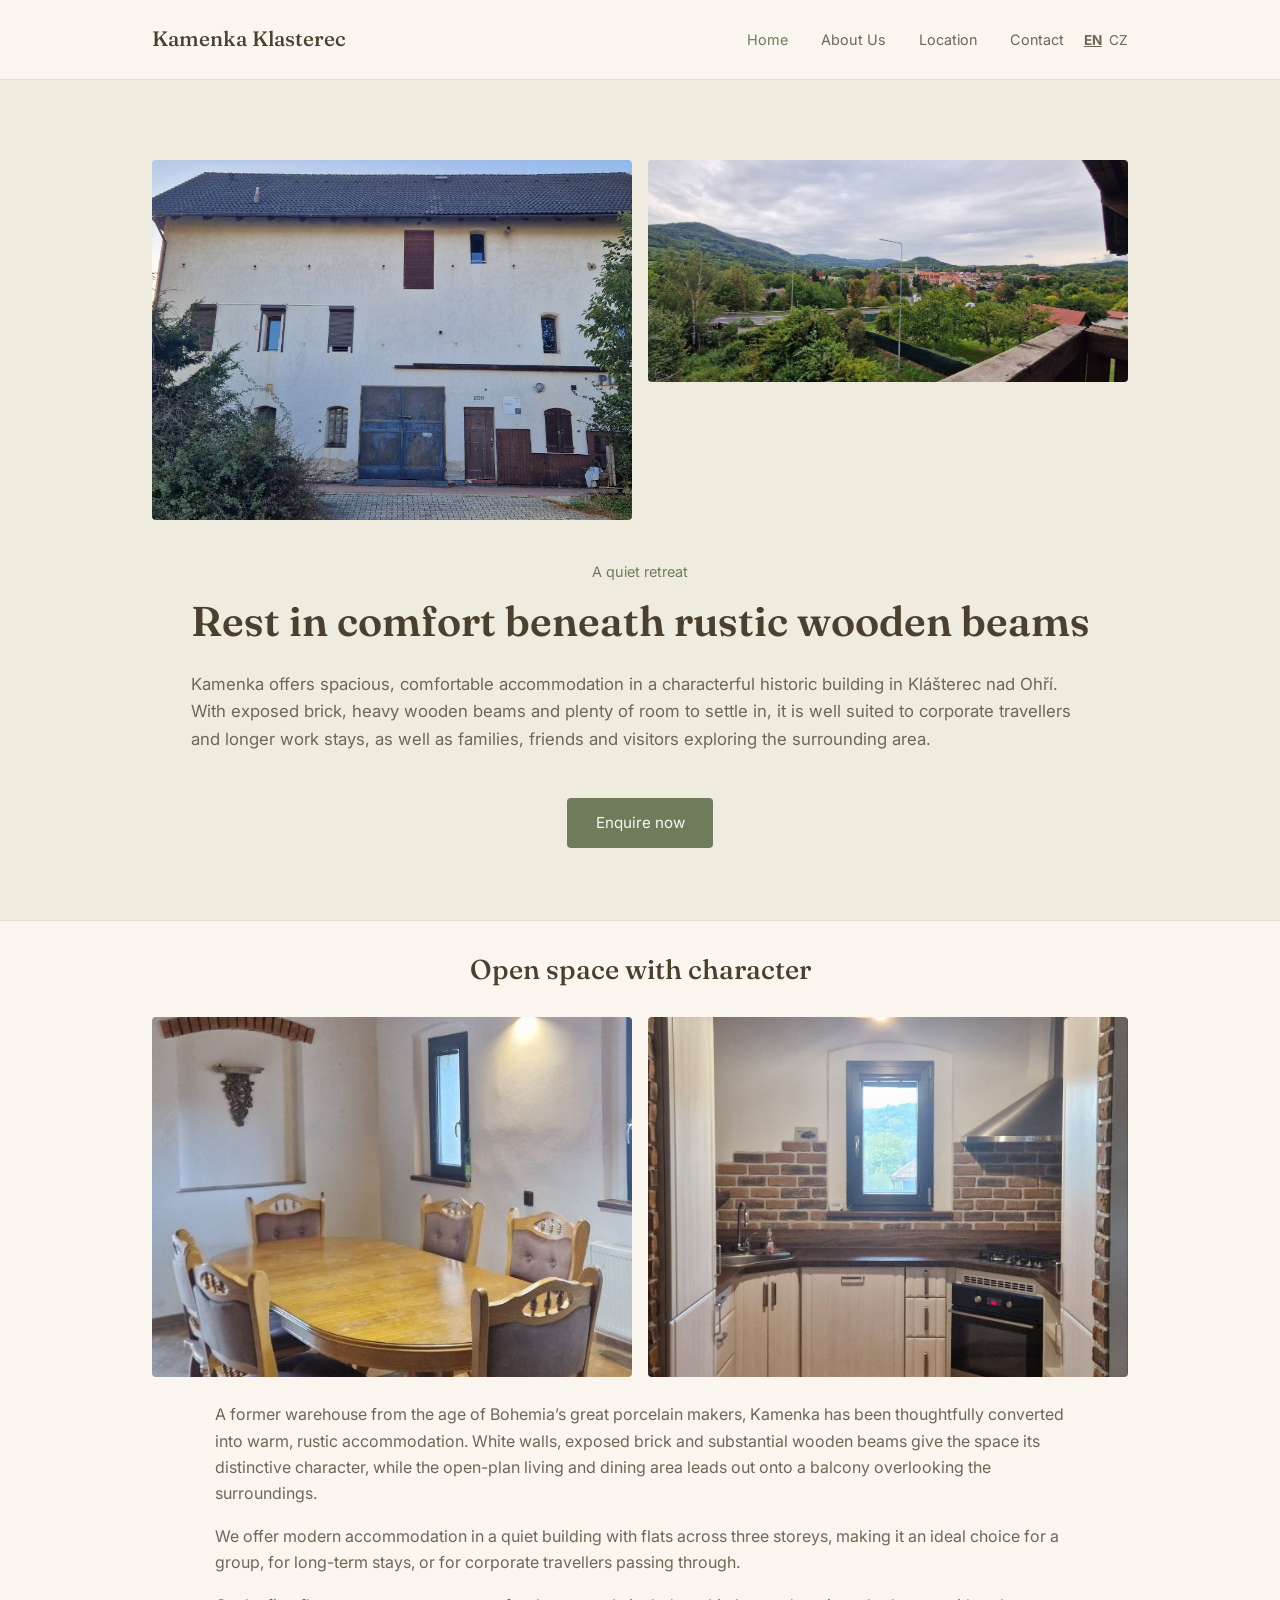
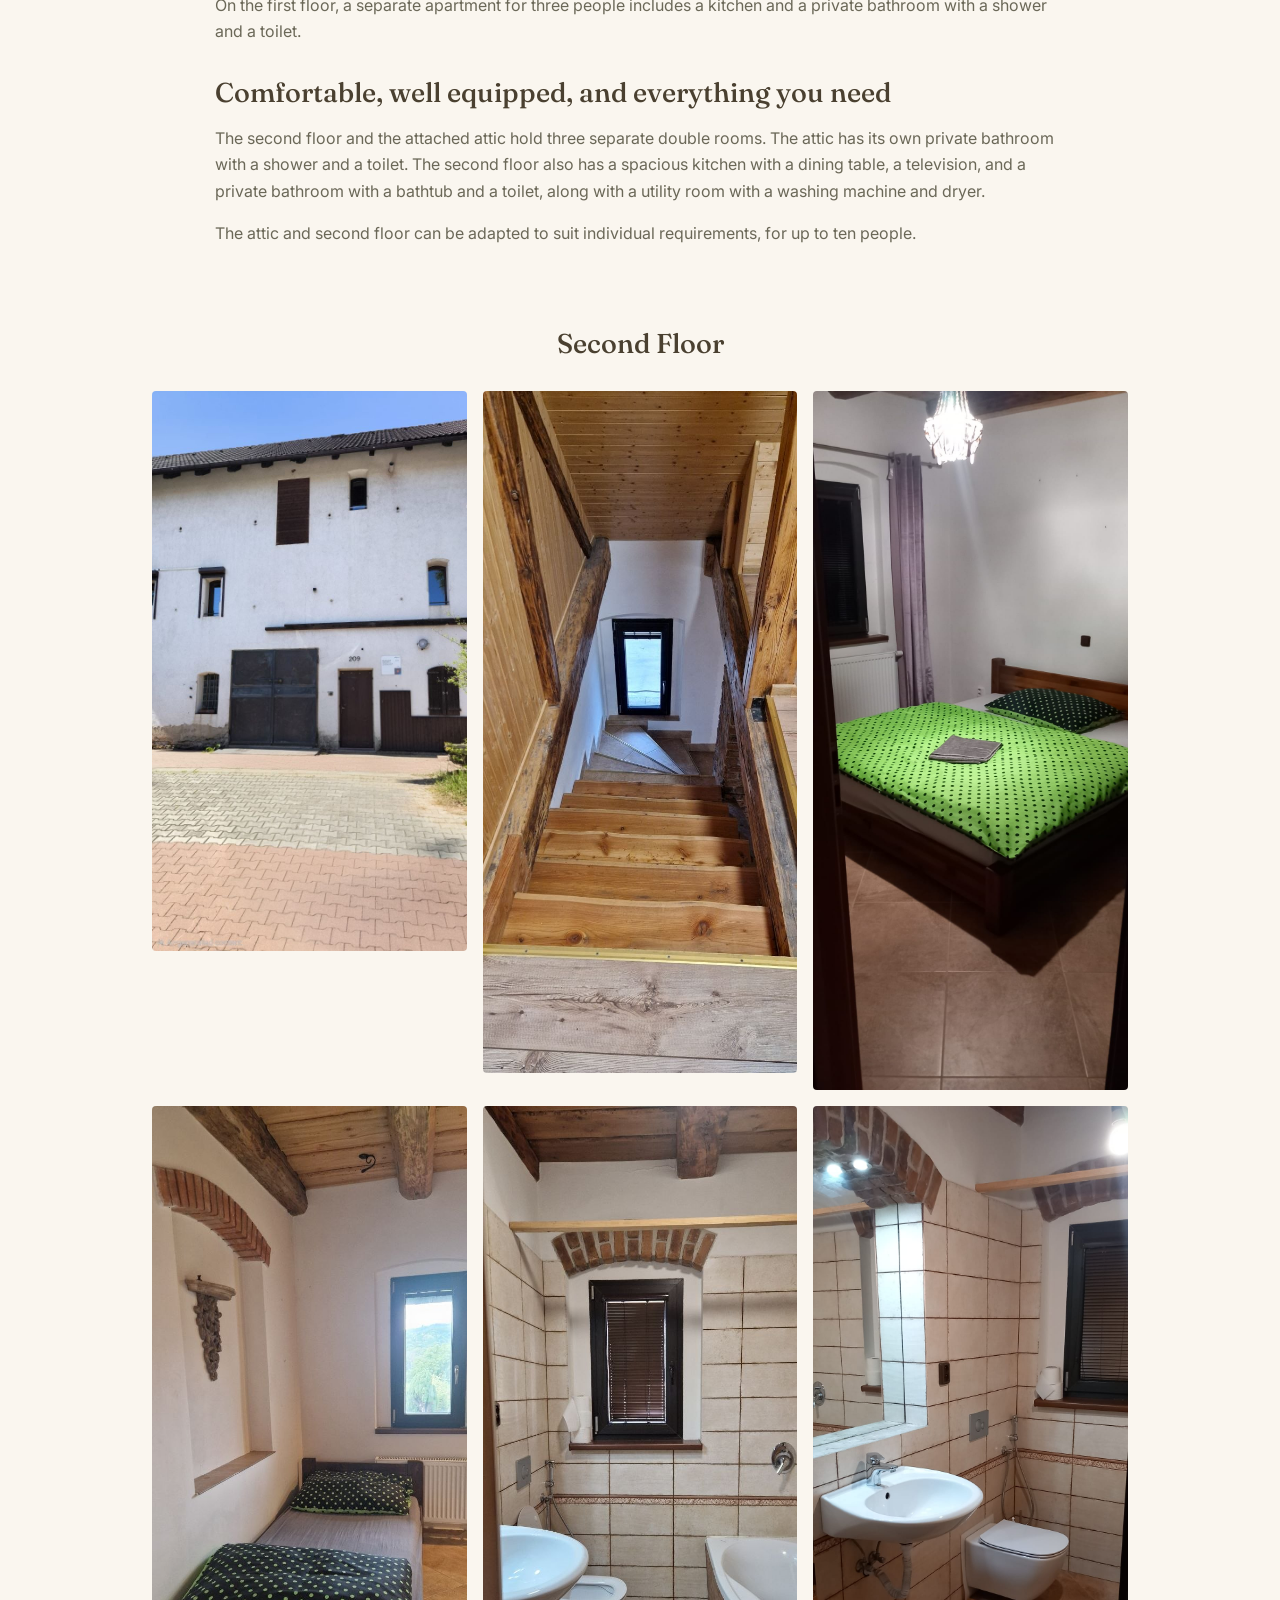
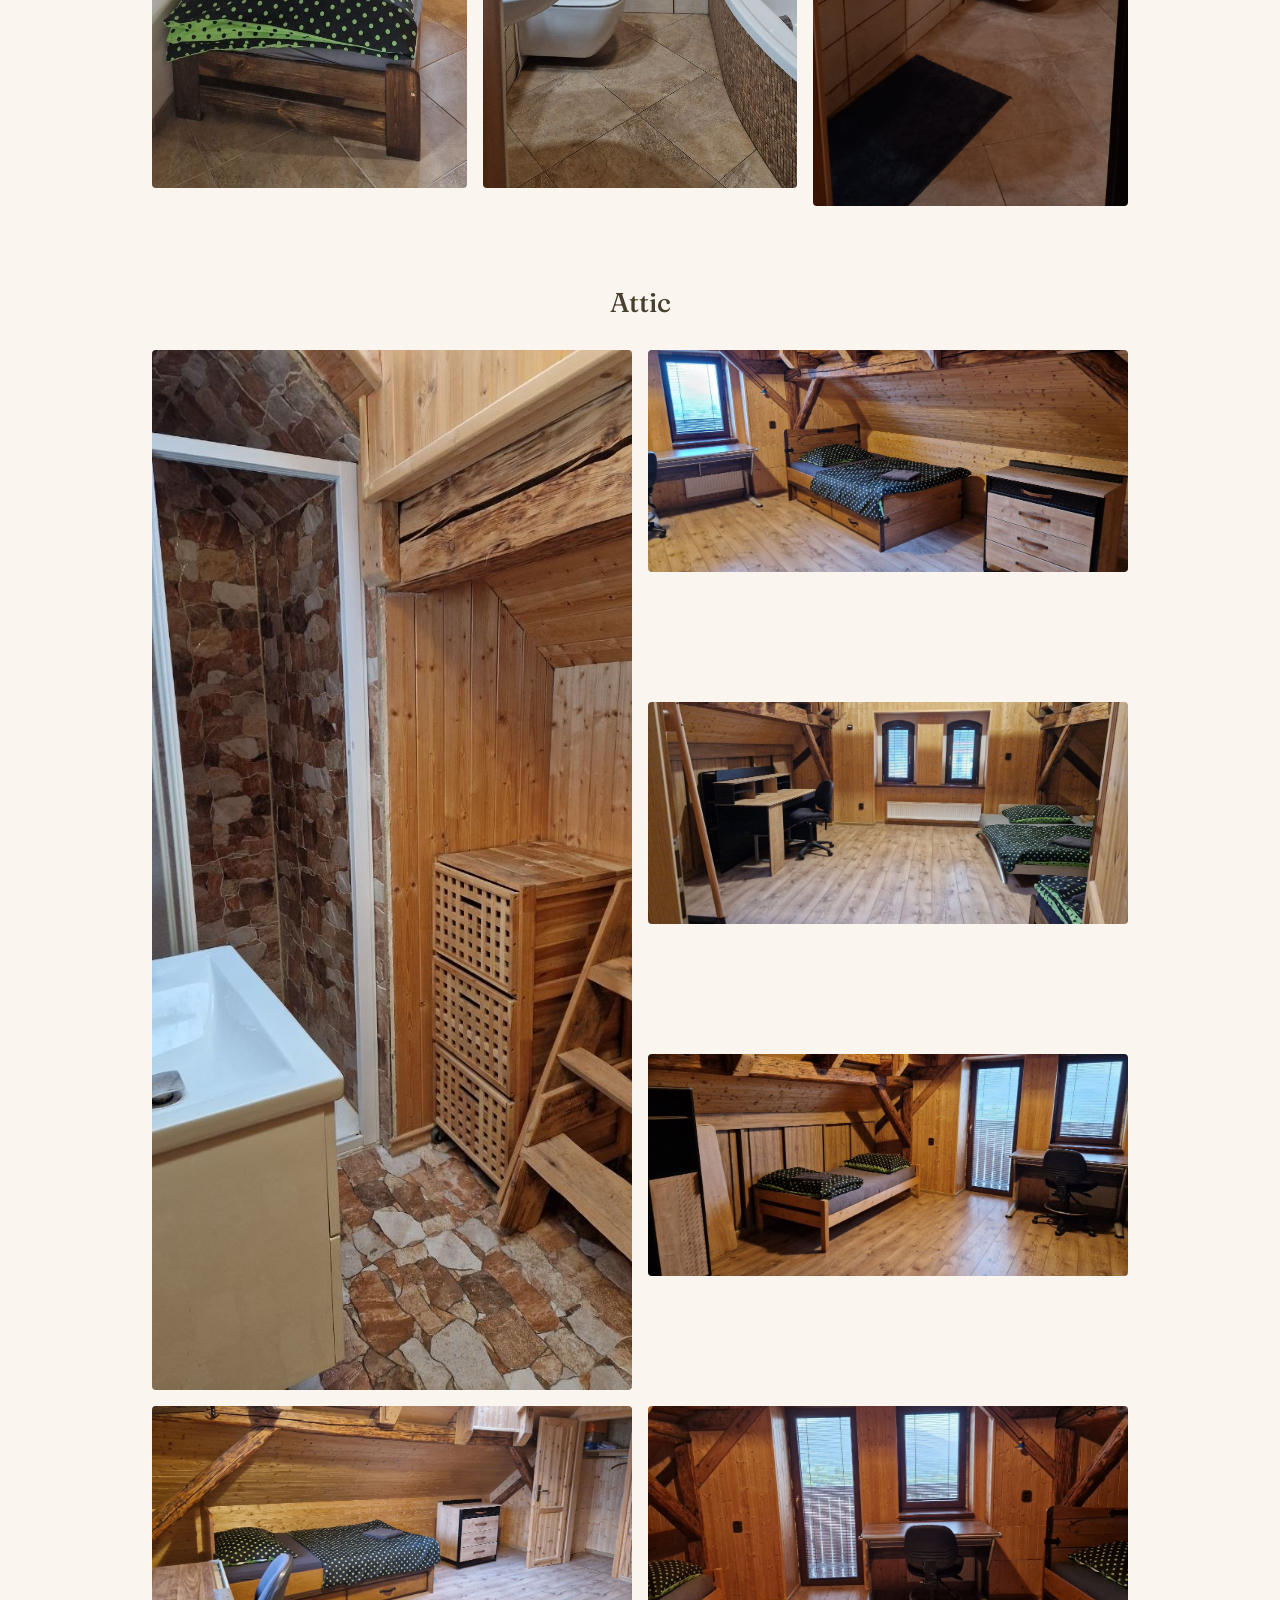
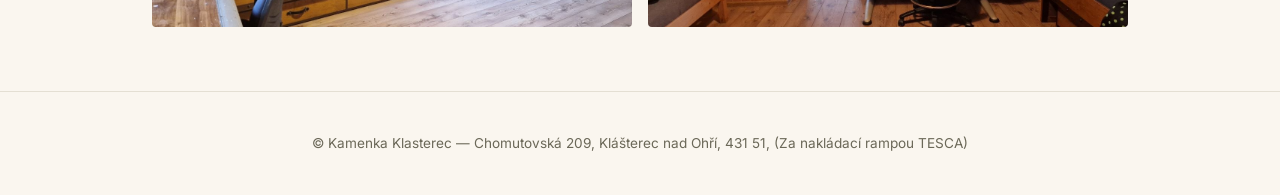
==== index.html @ 7c474145 "Add files via upload" ====
<!DOCTYPE html>
<html lang="en">
<head>
<meta charset="UTF-8">
<meta name="viewport" content="width=device-width, initial-scale=1.0">
<title>Kamenka Klasterec | A quiet retreat</title>
<link rel="stylesheet" href="style.css">
<style>
  .home-room-photos { display:grid; grid-template-columns:repeat(2,minmax(0,1fr)); gap:1rem; align-items:start; margin:0 0 1.5rem; }
  .home-room-photos img { width:100%; aspect-ratio:4 / 3; height:auto; object-fit:cover; border-radius:4px; display:block; }
  .second-floor-photos { display:grid; grid-template-columns:repeat(3,minmax(0,1fr)); gap:1rem; align-items:start; }
  .second-floor-photos img { width:100%; height:auto; border-radius:4px; display:block; }
  @media (max-width:600px) { .home-room-photos { grid-template-columns:1fr; } .second-floor-photos { grid-template-columns:repeat(2,minmax(0,1fr)); } }
</style>
</head>
<body data-page="home">
<header class="site">
  <div class="wrap">
    <span class="logo">Kamenka Klasterec</span>
    <nav class="main">
      <a href="index.html" class="active" data-i18n="navHome">Home</a>
      <a href="about.html" data-i18n="navAbout">About Us</a>
      <a href="location.html" data-i18n="navLocation">Location</a>
      <a href="contact.html" data-i18n="navContact">Contact</a>
    </nav>
  </div>
</header>
<section class="hero">
  <div class="wrap">
    <div style="display:grid !important; grid-template-columns:repeat(2, minmax(0, 1fr)) !important; gap:1rem; align-items:start; margin-bottom:2.5rem;">
      <img class="lightbox-trigger" src="photos/Entrance to the building.jpg" alt="Entrance to the building" data-alt-en="Entrance to the building" data-alt-cz="Vstup do budovy" style="width:100%; height:auto; aspect-ratio:4 / 3; object-fit:cover; border-radius:4px; display:block;">
      <img class="lightbox-trigger" src="photos/balcony-view.jpg" alt="View from the balcony" data-alt-en="View from the balcony" data-alt-cz="Výhled z balkonu" style="width:100%; height:auto; border-radius:4px; display:block;">
    </div>
    <p class="eyebrow" data-i18n="homeEyebrow">A quiet retreat</p>
    <h1 data-i18n="homeTitle">Rest in comfort beneath rustic wooden beams</h1>
    <div style="width:100%; margin:1.5rem 0 0; text-align:left;">
      <p class="lead" style="width:92%; max-width:1050px; margin:0 auto 1rem; text-align:left;" data-i18n="homeLead">Kamenka offers spacious, comfortable accommodation in a characterful historic building in Klášterec nad Ohří. With exposed brick, heavy wooden beams and plenty of room to settle in, it is well suited to corporate travellers and longer work stays, as well as families, friends and visitors exploring the surrounding area.</p>
    </div>
    <a href="contact.html" class="btn" data-i18n="enquire">Enquire now</a>
  </div>
</section>
<section style="padding:2rem 0 3rem;">
  <div class="wrap">
    <h2 style="text-align:center; margin:0 0 2rem;" data-i18n="homeCharacterTitle">Open space with character</h2>
    <div class="home-room-photos">
      <img class="lightbox-trigger" src="photos/dining-room.jpg" alt="Dining room with exposed beams" data-alt-en="Dining room with exposed beams" data-alt-cz="Jídelna s odhalenými trámy">
      <img class="lightbox-trigger" src="photos/kitchen.jpg" alt="Kitchen with brick backsplash" data-alt-en="Kitchen with brick backsplash" data-alt-cz="Kuchyň s cihlovým obkladem">
    </div>
    <div class="text" style="max-width:85ch; margin:0 auto;">
      <p style="margin-bottom:1rem;" data-i18n="homeCharacterText">A former warehouse from the age of Bohemia’s great porcelain makers, Kamenka has been thoughtfully converted into warm, rustic accommodation. White walls, exposed brick and substantial wooden beams give the space its distinctive character, while the open-plan living and dining area leads out onto a balcony overlooking the surroundings.</p>
      <p style="margin-bottom:1rem;" data-i18n="homeComfort1">We offer modern accommodation in a quiet building with flats across three storeys, making it an ideal choice for a group, for long-term stays, or for corporate travellers passing through.</p>
      <p style="margin-bottom:1rem;" data-i18n="homeComfort2">On the first floor, a separate apartment for three people includes a kitchen and a private bathroom with a shower and a toilet.</p>
      <h2 style="margin:2rem 0 1rem;" data-i18n="homeComfortTitle">Comfortable, well equipped, and everything you need</h2>
      <p style="margin-bottom:1rem;" data-i18n="homeComfort3">The second floor and the attached attic hold three separate double rooms. The attic has its own private bathroom with a shower and a toilet. The second floor also has a spacious kitchen with a dining table, a television, and a private bathroom with a bathtub and a toilet, along with a utility room with a washing machine and dryer.</p>
      <p style="margin-bottom:1rem;" data-i18n="homeComfort4">The attic and second floor can be adapted to suit individual requirements, for up to ten people.</p>
    </div>
  </div>
</section>
<section style="padding:1rem 0 4rem;">
  <div class="wrap">
    <h2 style="text-align:center; margin-bottom:2rem;" data-i18n="secondFloorTitle" data-alt-en="Second Floor" data-alt-cz="Druhé patro">Second Floor</h2>
    <div class="second-floor-photos">
      <img class="lightbox-trigger" src="photos/Main%20entrance.jpg" alt="Main entrance to the property" data-alt-en="Main entrance to the property" data-alt-cz="Hlavní vchod do ubytování">
      <img class="lightbox-trigger" src="photos/2nd fl staircase.jpg" alt="Second-floor staircase" data-alt-en="Second-floor staircase" data-alt-cz="Schodiště ve druhém patře">
      <img class="lightbox-trigger" src="photos/master-bedroom.jpg" alt="Master bedroom" data-alt-en="Master bedroom" data-alt-cz="Hlavní ložnice">
      <img class="lightbox-trigger" src="photos/single-bed.jpg" alt="Second bedroom" data-alt-en="Second bedroom" data-alt-cz="Druhá ložnice">
      <img class="lightbox-trigger" src="photos/bathroom.jpg" alt="Bathroom" data-alt-en="Bathroom" data-alt-cz="Koupelna">
      <img class="lightbox-trigger" src="photos/vanity.jpg" alt="Bathroom vanity" data-alt-en="Bathroom vanity" data-alt-cz="Koupelnová skříňka s umyvadlem">
    </div>
  </div>
</section>
<section style="padding:1rem 0 4rem;">
  <div class="wrap">
    <h2 style="text-align:center; margin-bottom:2rem;" data-i18n="atticTitle" data-alt-en="Attic" data-alt-cz="Podkroví">Attic</h2>
    <div style="display:grid !important; grid-template-columns:repeat(2, minmax(0, 1fr)) !important; gap:1rem; align-items:start;">
      <img class="lightbox-trigger" src="photos/Attic shower.jpg" alt="Attic shower" data-alt-en="Attic shower" data-alt-cz="Sprcha v podkroví" style="width:100%; height:auto; border-radius:4px; display:block; grid-row:span 3;">
      <img class="lightbox-trigger" src="photos/Attic 1st rm- 2nd single bed view of window.jpg" alt="Attic room with single bed and window view" data-alt-en="Attic room with single bed and window view" data-alt-cz="Podkrovní pokoj s jednolůžkem a výhledem z okna" style="width:100%; height:auto; border-radius:4px; display:block;">
      <img class="lightbox-trigger" src="photos/Attic 2nd room with 1 master-1 double beds and a desk.jpg" alt="Attic room with beds and desk" data-alt-en="Attic room with beds and desk" data-alt-cz="Podkrovní pokoj s postelemi a psacím stolem" style="width:100%; height:auto; border-radius:4px; display:block;">
      <img class="lightbox-trigger" src="photos/Attic-1st rm- 1st single bed_balcony side.jpg" alt="Attic room with single bed and balcony side" data-alt-en="Attic room with single bed and balcony side" data-alt-cz="Podkrovní pokoj s jednolůžkem a stranou k balkonu" style="width:100%; height:auto; border-radius:4px; display:block;">
      <img class="lightbox-trigger" src="photos/Attic-1st rm- 2nd single bed-closet and balcony side.jpg" alt="Attic room with single bed, closet and balcony side" data-alt-en="Attic room with single bed, closet and balcony side" data-alt-cz="Podkrovní pokoj s jednolůžkem, skříní a stranou k balkonu" style="width:100%; height:auto; border-radius:4px; display:block;">
      <img class="lightbox-trigger" src="photos/Attic-1st rm- balcony door and desk.jpg" alt="Attic room with balcony door and desk" data-alt-en="Attic room with balcony door and desk" data-alt-cz="Podkrovní pokoj s balkonovými dveřmi a stolem" style="width:100%; height:auto; border-radius:4px; display:block; grid-column:2;">
    </div>
  </div>
</section>
<footer class="site">
  <div class="wrap">
    &copy; Kamenka Klasterec — Chomutovská 209, Klášterec nad Ohří, 431 51, (Za nakládací rampou TESCA)
  </div>
</footer>
<script src="language.js"></script>
<script src="language-headings.js"></script>
<div class="lightbox-overlay" id="lightbox">
  <button class="lightbox-close" id="lightbox-close">&times;</button>
  <img src="" alt="" id="lightbox-img">
</div>
<script>
(function(){
  var overlay = document.getElementById('lightbox');
  var img = document.getElementById('lightbox-img');
  var close = document.getElementById('lightbox-close');
  document.querySelectorAll('img.lightbox-trigger').forEach(function(el){
    el.addEventListener('click', function(){
      img.src = el.src;
      img.alt = el.alt;
      overlay.classList.add('active');
    });
  });
  close.addEventListener('click', function(e){ e.stopPropagation(); overlay.classList.remove('active'); });
  overlay.addEventListener('click', function(){ overlay.classList.remove('active'); });
  img.addEventListener('click', function(e){ e.stopPropagation(); });
  document.addEventListener('keydown', function(e){ if(e.key === 'Escape') overlay.classList.remove('active'); });
})();
</script>
</body>
</html>
---- style.css ----
@import url('https://fonts.googleapis.com/css2?family=Fraunces:opsz,wght@9..144,400;9..144,500;9..144,600&family=Inter:wght@400;500&display=swap');

:root {
  --cream: #FAF6EF;
  --cream-deep: #F0EBDF;
  --sage: #8A9A78;
  --sage-deep: #6E7C5C;
  --heading: #4A4030;
  --body: #6B6858;
  --border: #E4DFD3;
}

* { box-sizing: border-box; margin: 0; padding: 0; }

body {
  font-family: 'Inter', sans-serif;
  background: var(--cream);
  color: var(--body);
  line-height: 1.65;
  -webkit-font-smoothing: antialiased;
}

h1, h2, h3 {
  font-family: 'Fraunces', serif;
  color: var(--heading);
  font-weight: 500;
  line-height: 1.2;
}

h1 { font-size: 2.6rem; font-weight: 600; }
h2 { font-size: 1.7rem; }
h3 { font-size: 1.2rem; }

a { color: var(--sage-deep); text-decoration: none; }
a:hover { text-decoration: underline; }

p { margin-bottom: 1rem; }
p:last-child { margin-bottom: 0; }

.wrap { max-width: 1040px; margin: 0 auto; padding: 0 2rem; }

header.site {
  background: var(--cream);
  border-bottom: 1px solid var(--border);
  padding: 1.4rem 0;
}
header.site .wrap { display: flex; align-items: center; justify-content: space-between; }
.logo { font-family: 'Fraunces', serif; font-size: 1.3rem; color: var(--heading); font-weight: 500; }
nav.main a {
  margin-left: 1.8rem;
  font-size: 0.9rem;
  color: var(--body);
}
nav.main a:hover, nav.main a.active { color: var(--sage-deep); }

.hero {
  background: var(--cream-deep);
  padding: 5rem 0 4.5rem;
  text-align: center;
  border-bottom: 1px solid var(--border);
}
.hero .eyebrow { color: var(--sage-deep); font-size: 0.9rem; margin-bottom: 0.8rem; }
.hero p.lead { max-width: 480px; margin: 1.1rem auto 0; font-size: 1.05rem; }
.btn {
  display: inline-block;
  margin-top: 1.8rem;
  background: var(--sage-deep);
  color: var(--cream);
  padding: 0.75rem 1.8rem;
  border-radius: 4px;
  font-size: 0.95rem;
}
.btn:hover { background: var(--sage); text-decoration: none; }

.photo-placeholder {
  background: repeating-linear-gradient(45deg, var(--border), var(--border) 10px, var(--cream-deep) 10px, var(--cream-deep) 20px);
  border: 1px solid var(--border);
  border-radius: 4px;
  display: flex;
  align-items: center;
  justify-content: center;
  color: var(--body);
  font-size: 0.85rem;
  min-height: 260px;
}

section.split {
  padding: 4rem 0;
  display: grid;
  grid-template-columns: 1fr 1fr;
  gap: 3rem;
  align-items: center;
}
section.split.reverse .text { order: 2; }
section.split.reverse .photo-placeholder { order: 1; }

.placeholder-text {
  font-style: italic;
  color: var(--sage-deep);
  background: var(--cream-deep);
  border-left: 3px solid var(--sage);
  padding: 1rem 1.2rem;
  font-size: 0.9rem;
  margin: 1rem 0;
}

footer.site {
  border-top: 1px solid var(--border);
  padding: 2.5rem 0;
  text-align: center;
  font-size: 0.85rem;
  color: var(--body);
}

@media (max-width: 680px) {
  h1 { font-size: 2rem; }
  section.split, section.split.reverse { grid-template-columns: 1fr; }
  section.split.reverse .text, section.split.reverse .photo-placeholder { order: unset; }
  nav.main { display: flex; gap: 1rem; margin-left: 0; }
  nav.main a { margin-left: 0; }
  header.site .wrap { flex-direction: column; gap: 1rem; }
}

/* Lightbox */
.lightbox-overlay {
  display: none;
  position: fixed;
  inset: 0;
  background: rgba(0,0,0,0.85);
  z-index: 2000;
  align-items: center;
  justify-content: center;
  padding: 2rem;
  cursor: pointer;
}
.lightbox-overlay.active { display: flex; }
.lightbox-overlay img {
  max-width: 90vw;
  max-height: 90vh;
  border-radius: 4px;
  object-fit: contain;
  cursor: default;
  box-shadow: 0 8px 40px rgba(0,0,0,0.5);
}
.lightbox-close {
  position: fixed;
  top: 1.2rem;
  right: 1.5rem;
  color: #fff;
  font-size: 2rem;
  cursor: pointer;
  line-height: 1;
  background: none;
  border: none;
  opacity: 0.8;
}
.lightbox-close:hover { opacity: 1; }
img.lightbox-trigger { cursor: zoom-in; }
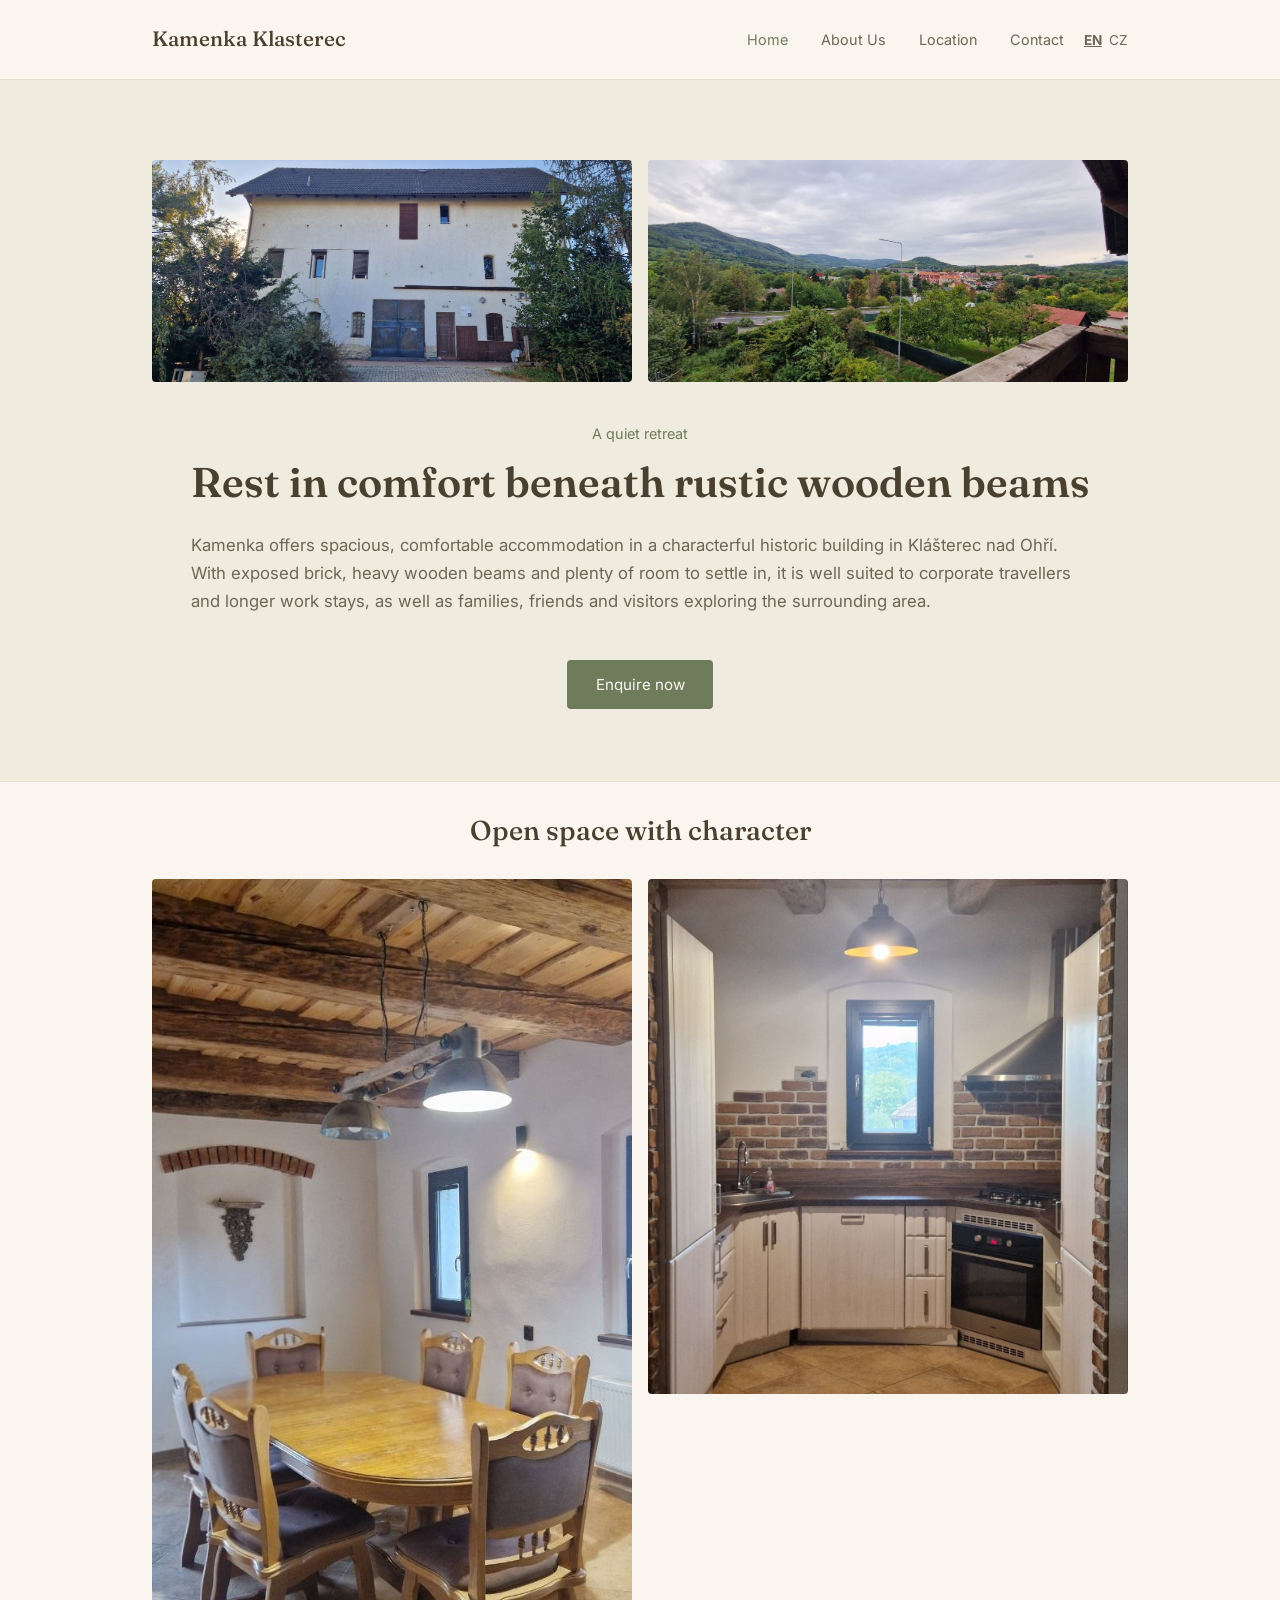
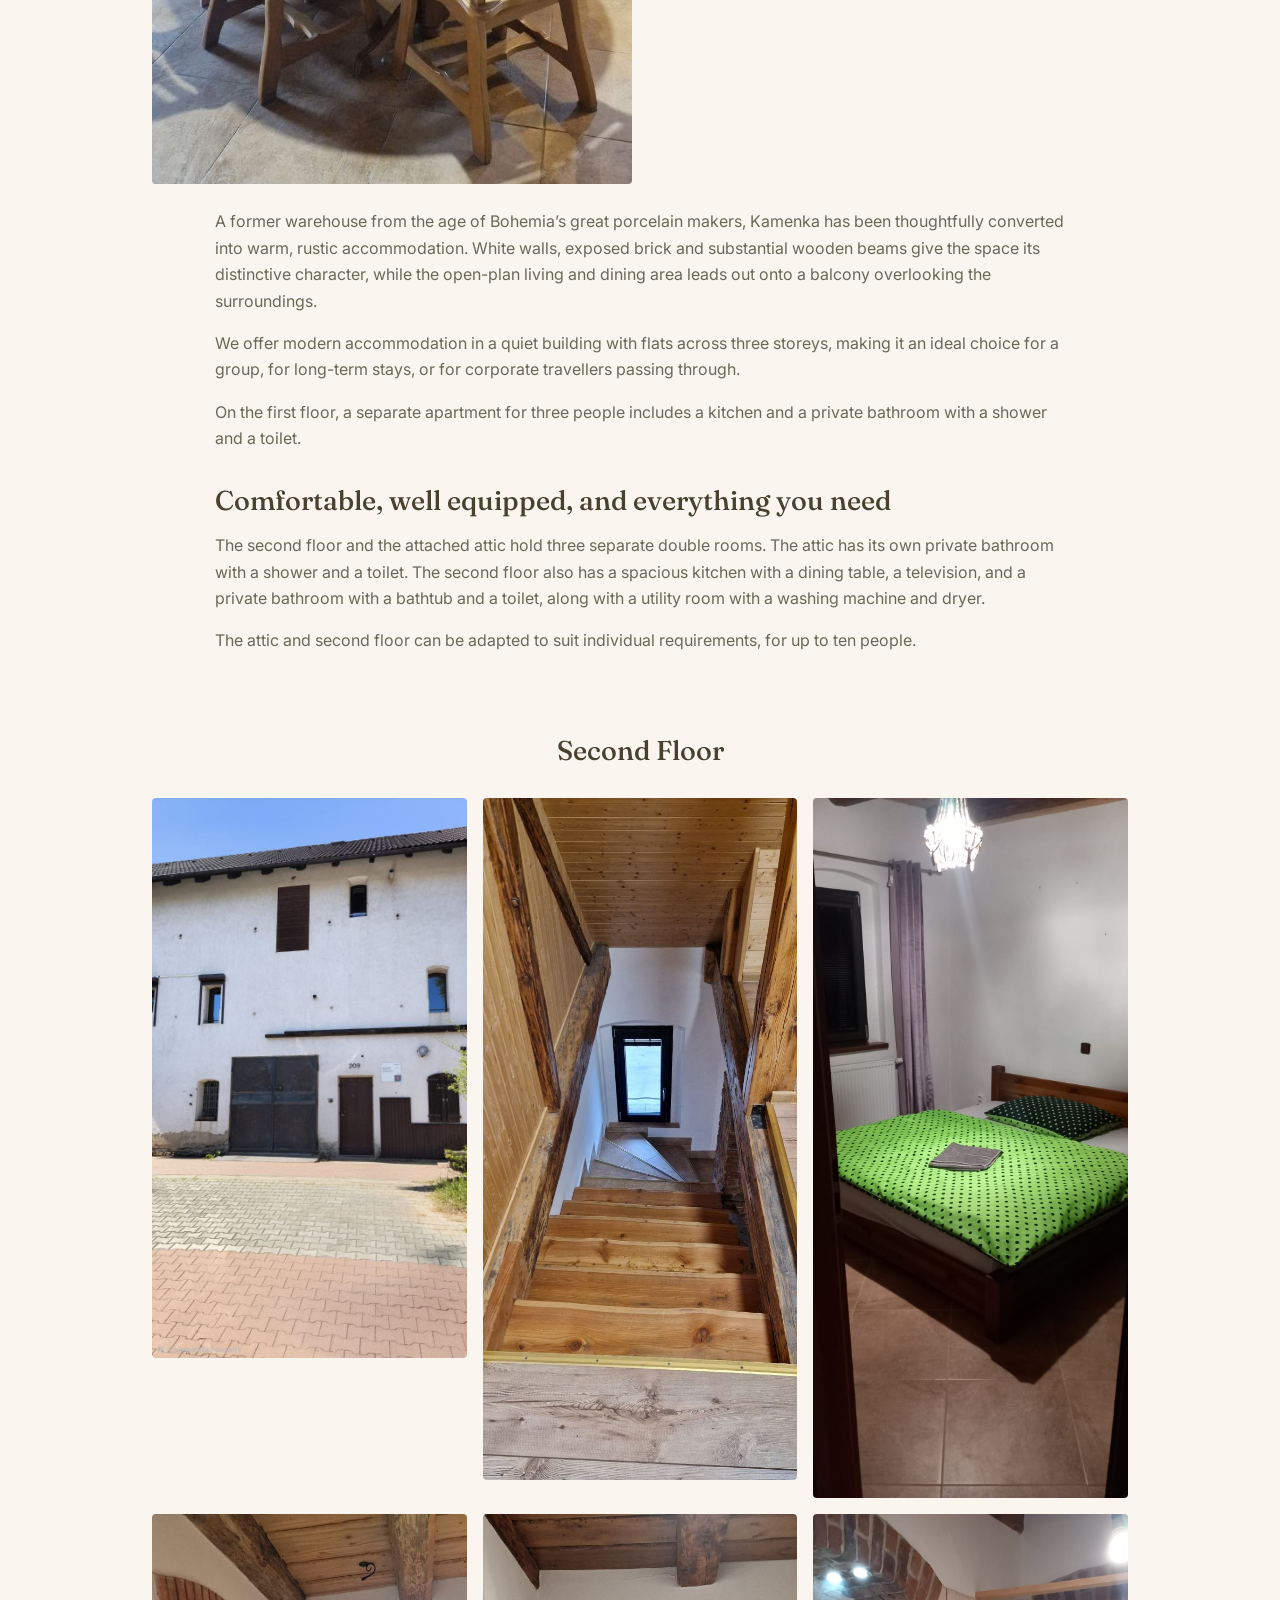
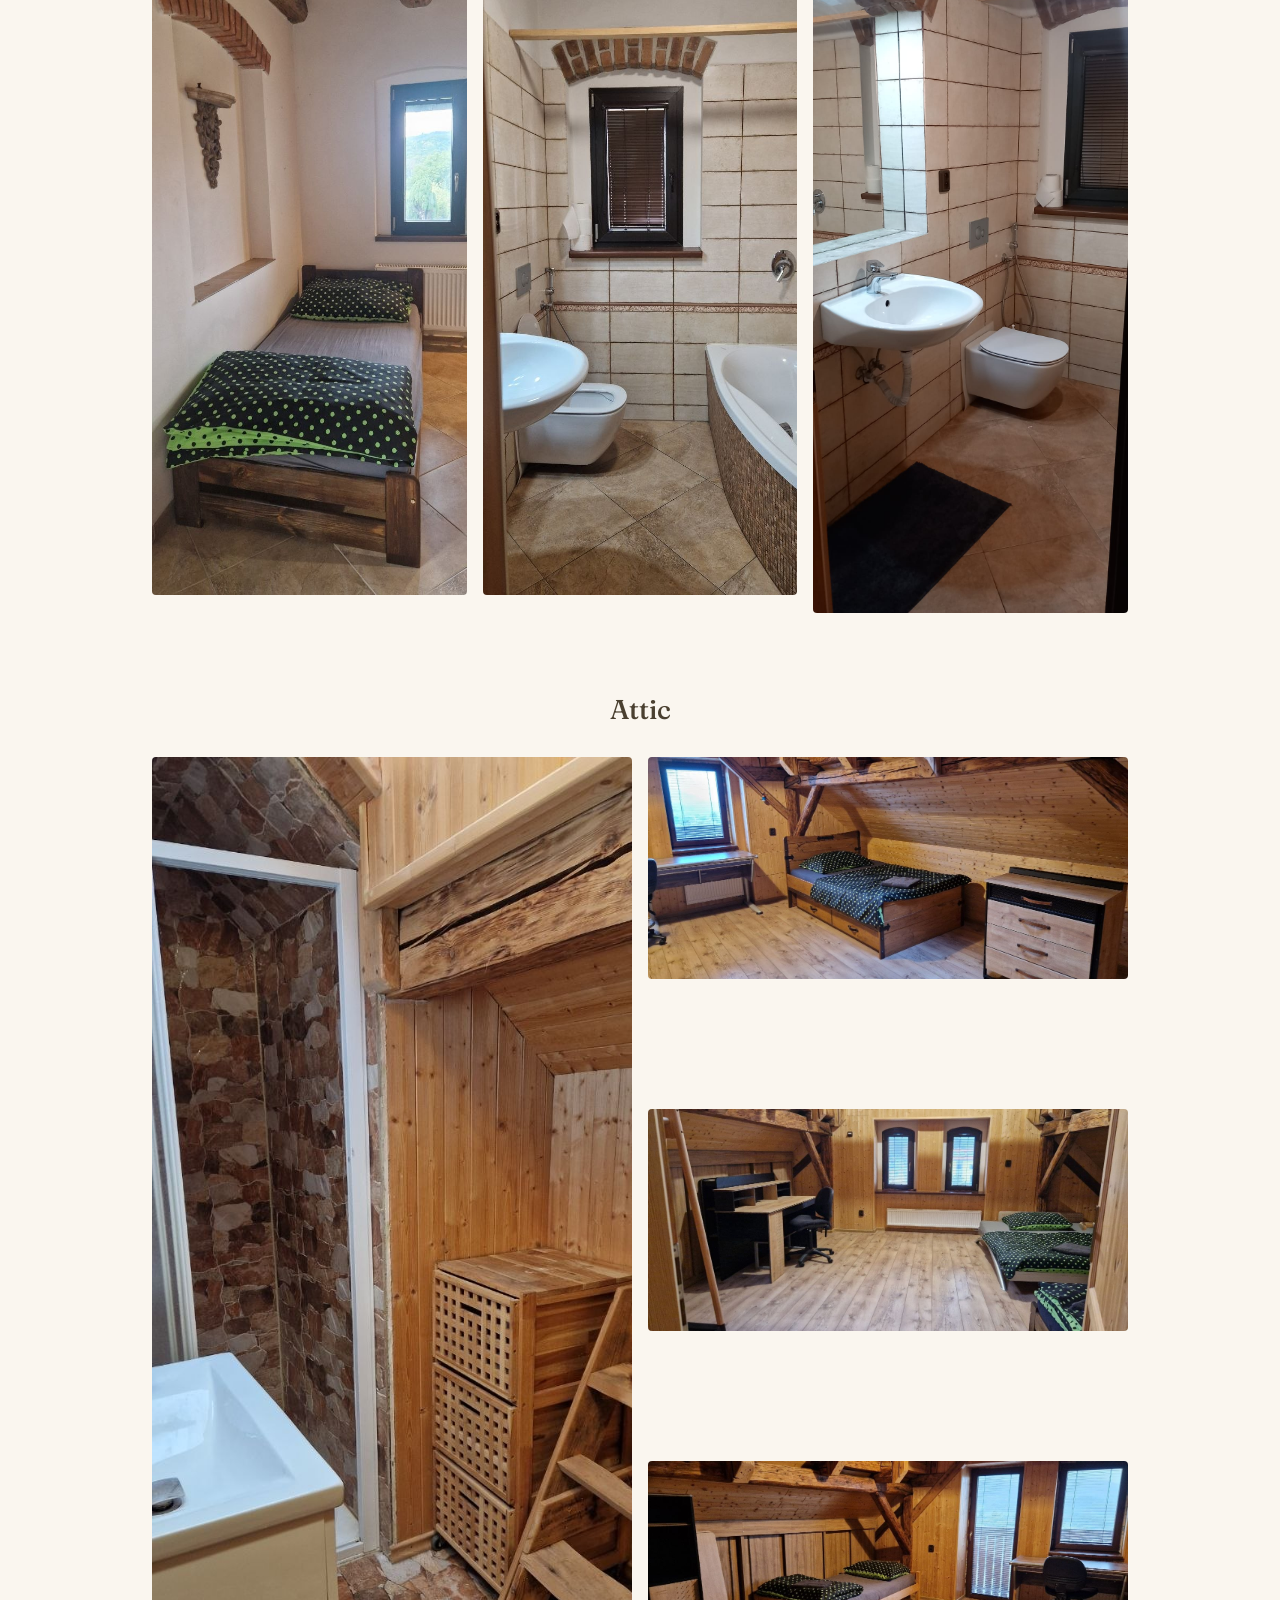
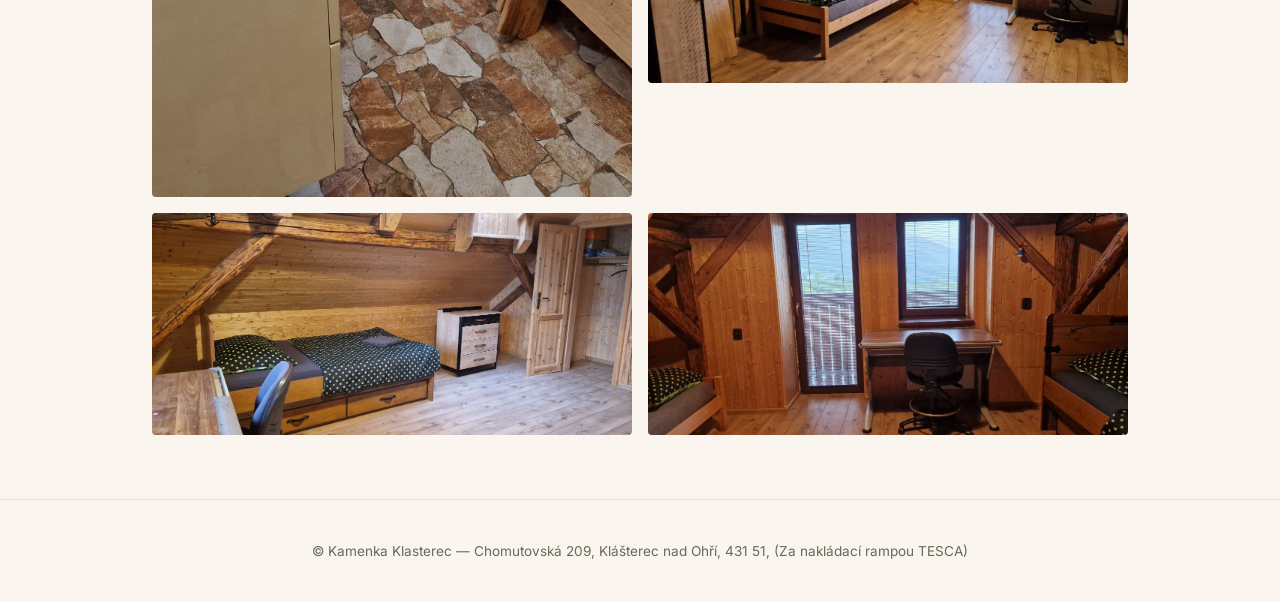
==== commit a60388d8: "Add files via upload" ====
--- a/index.html
+++ b/index.html
@@ -7,7 +7,7 @@
 <link rel="stylesheet" href="style.css">
 <style>
   .home-room-photos { display:grid; grid-template-columns:repeat(2,minmax(0,1fr)); gap:1rem; align-items:start; margin:0 0 1.5rem; }
-  .home-room-photos img { width:100%; aspect-ratio:4 / 3; height:auto; object-fit:cover; border-radius:4px; display:block; }
+  .home-room-photos img { width:100%; height:auto; border-radius:4px; display:block; }
   .second-floor-photos { display:grid; grid-template-columns:repeat(3,minmax(0,1fr)); gap:1rem; align-items:start; }
   .second-floor-photos img { width:100%; height:auto; border-radius:4px; display:block; }
   @media (max-width:600px) { .home-room-photos { grid-template-columns:1fr; } .second-floor-photos { grid-template-columns:repeat(2,minmax(0,1fr)); } }
@@ -28,7 +28,7 @@
 <section class="hero">
   <div class="wrap">
     <div style="display:grid !important; grid-template-columns:repeat(2, minmax(0, 1fr)) !important; gap:1rem; align-items:start; margin-bottom:2.5rem;">
-      <img class="lightbox-trigger" src="photos/Entrance to the building.jpg" alt="Entrance to the building" data-alt-en="Entrance to the building" data-alt-cz="Vstup do budovy" style="width:100%; height:auto; aspect-ratio:4 / 3; object-fit:cover; border-radius:4px; display:block;">
+      <img class="lightbox-trigger" src="photos/Entrance to the building.jpg" alt="Entrance to the building" data-alt-en="Entrance to the building" data-alt-cz="Vstup do budovy" style="width:100%; height:auto; border-radius:4px; display:block;">
       <img class="lightbox-trigger" src="photos/balcony-view.jpg" alt="View from the balcony" data-alt-en="View from the balcony" data-alt-cz="Výhled z balkonu" style="width:100%; height:auto; border-radius:4px; display:block;">
     </div>
     <p class="eyebrow" data-i18n="homeEyebrow">A quiet retreat</p>
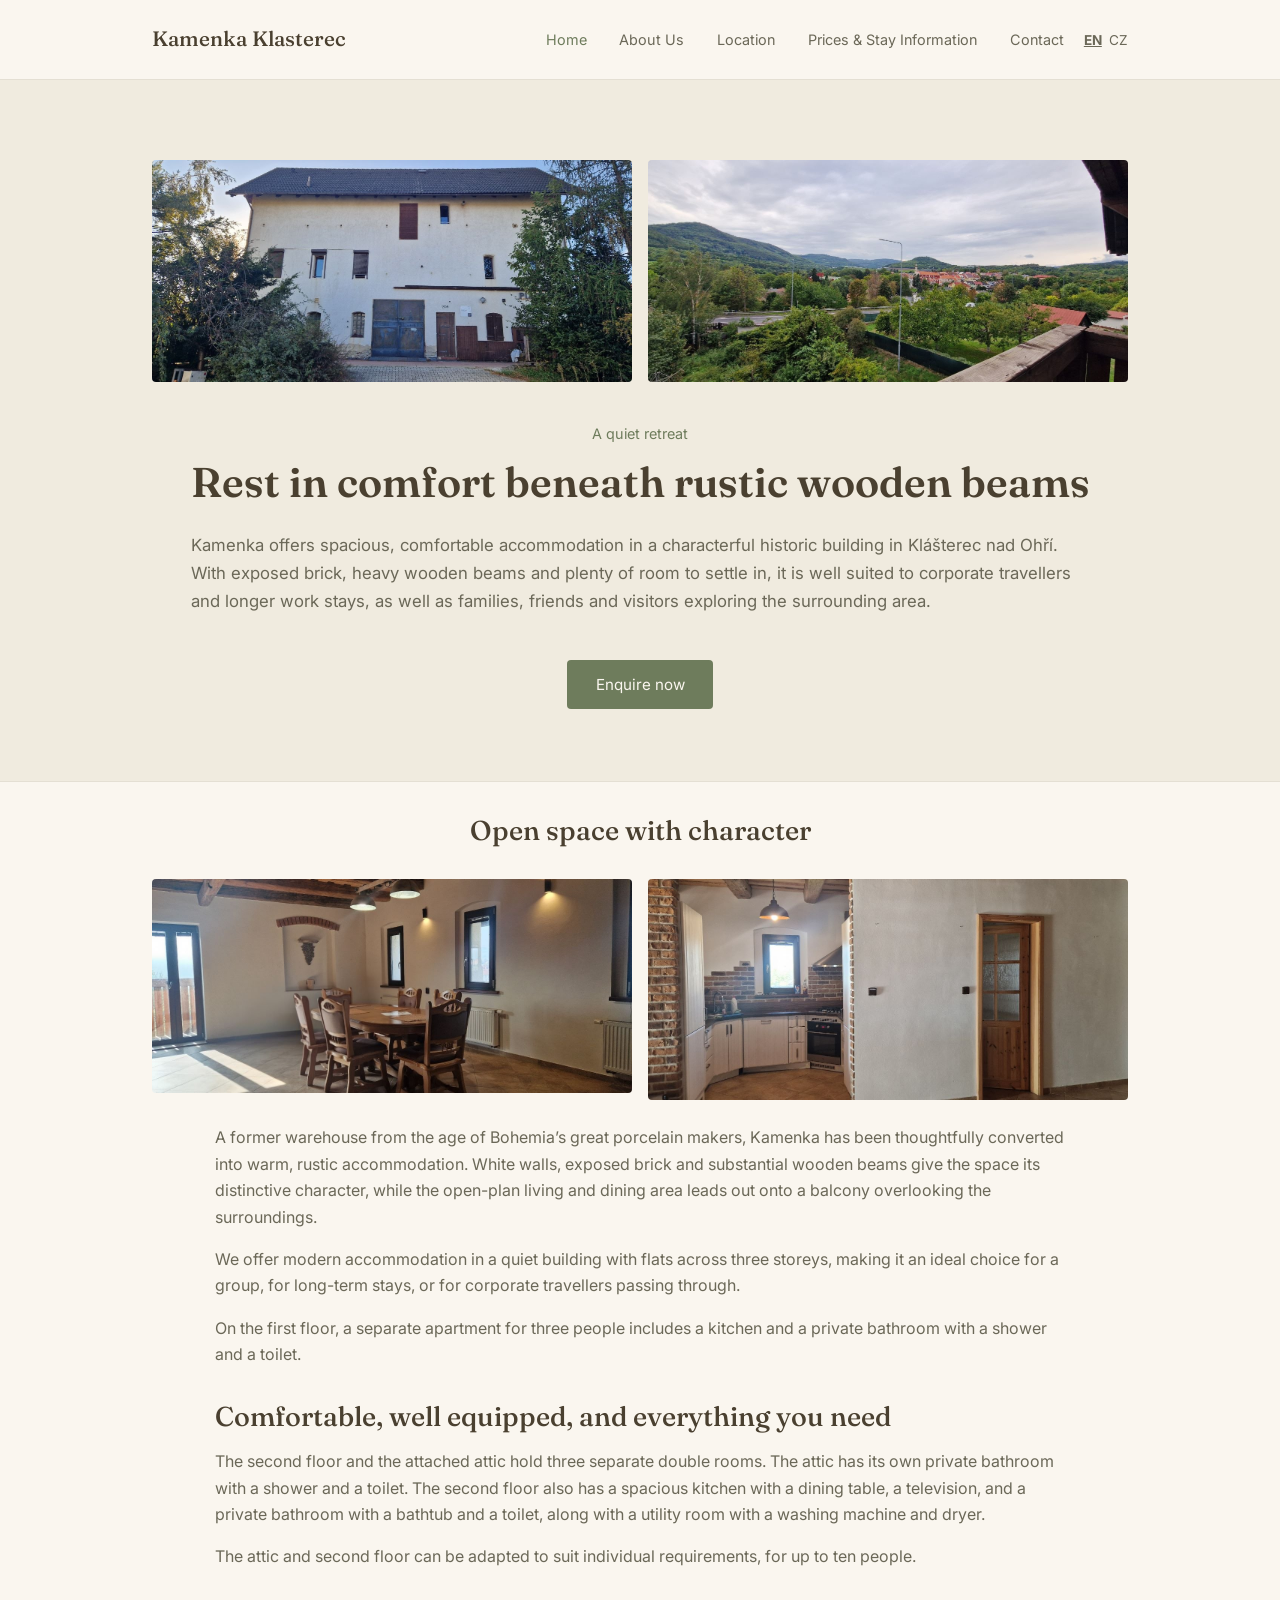
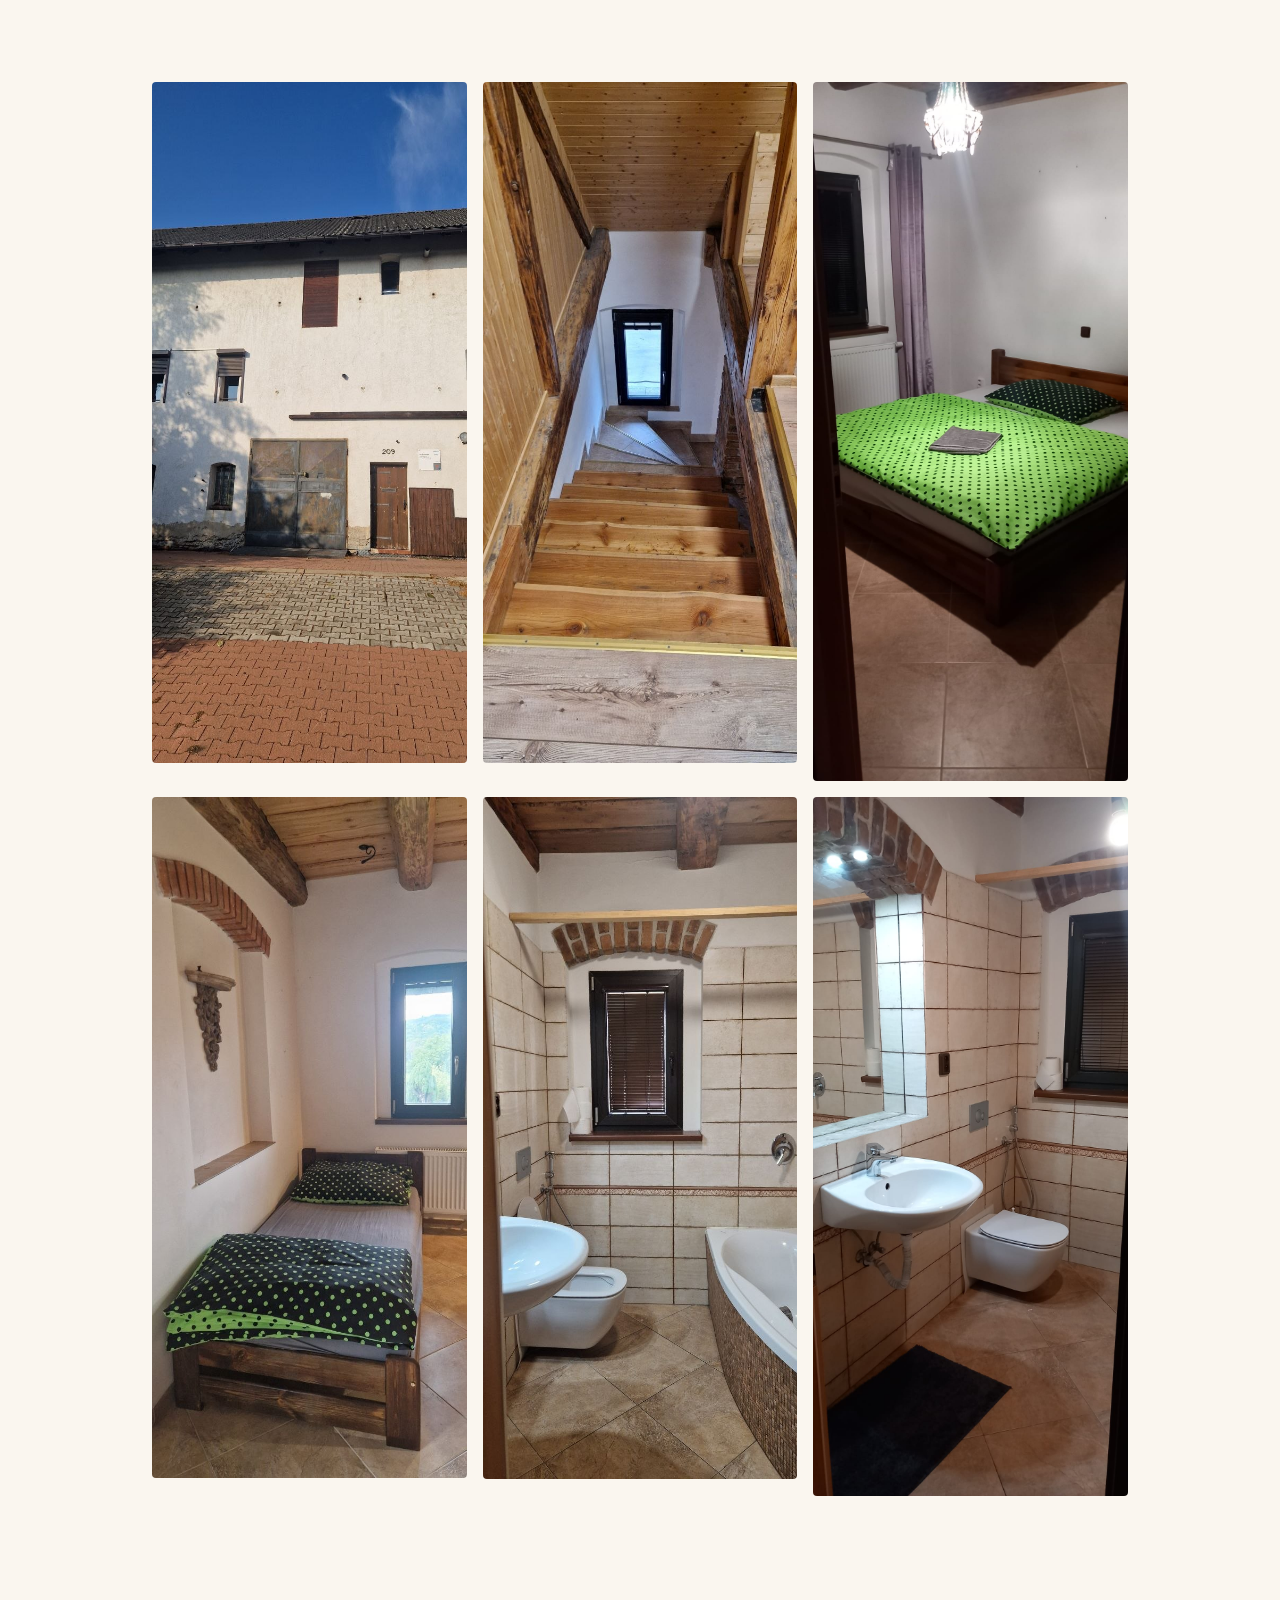
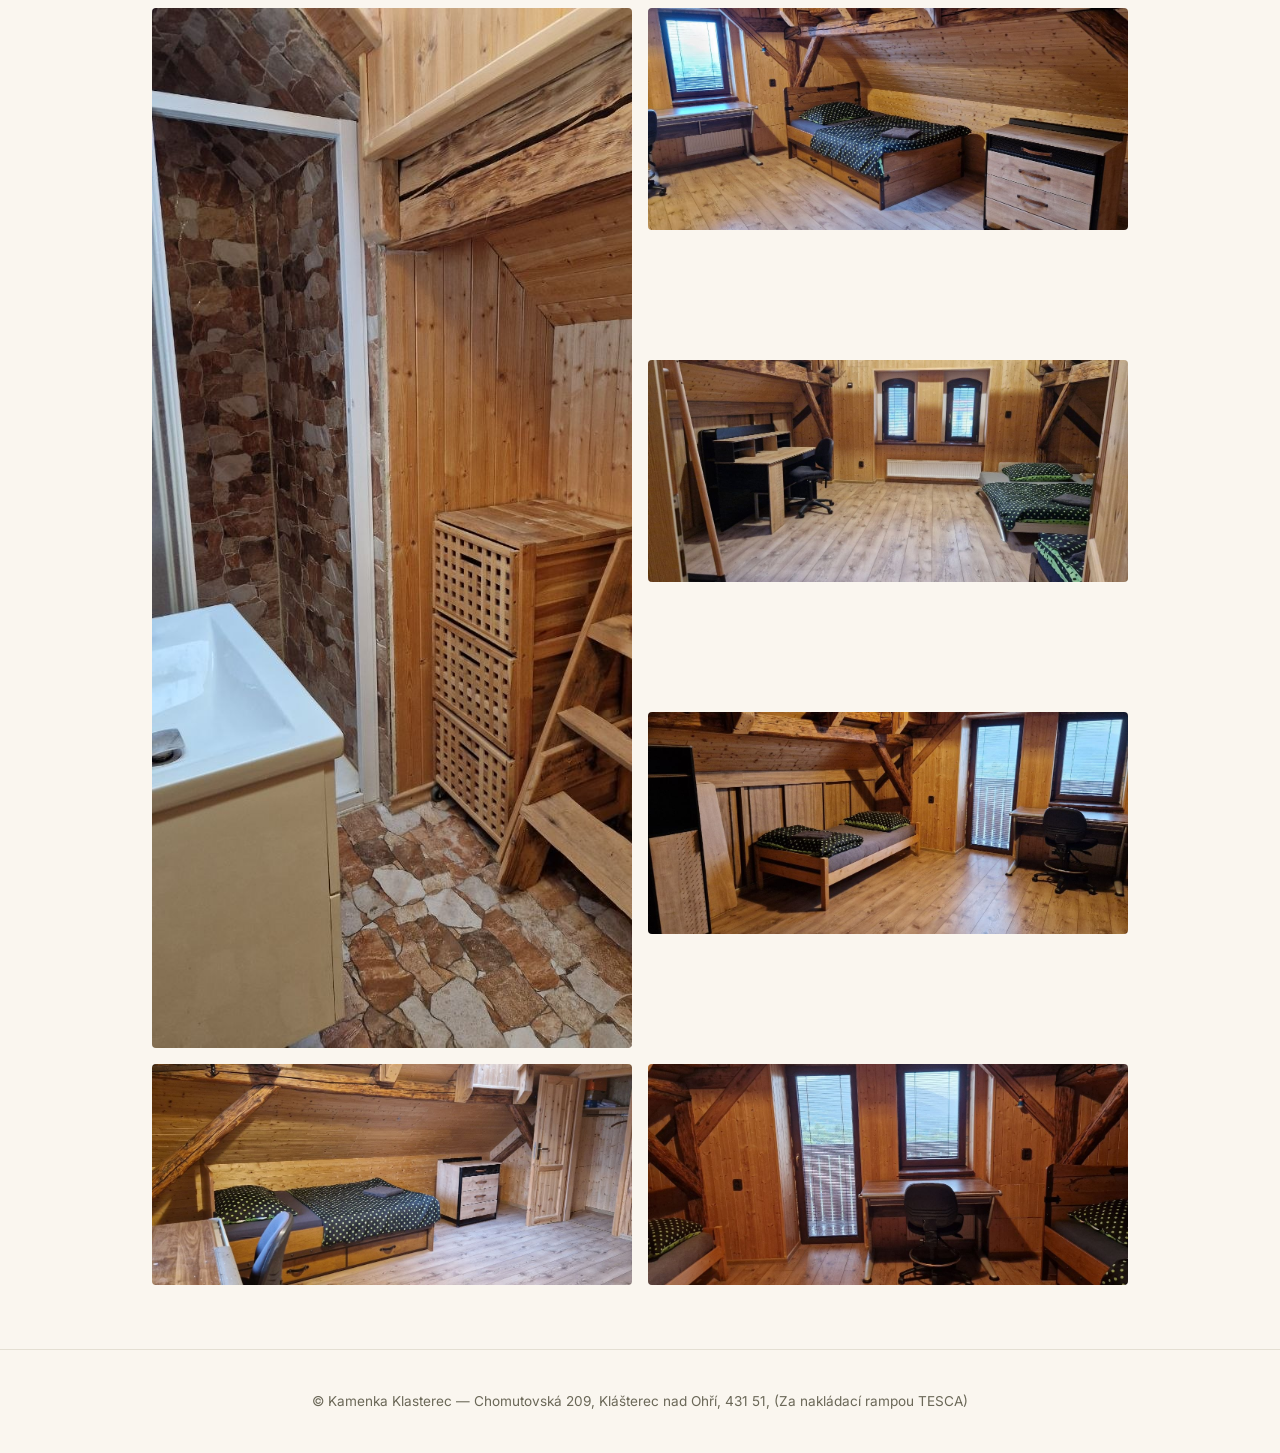
==== commit 361e4909: "Add files via upload" ====
--- a/index.html
+++ b/index.html
@@ -6,110 +6,67 @@
 <title>Kamenka Klasterec | A quiet retreat</title>
 <link rel="stylesheet" href="style.css">
 <style>
-  .home-room-photos { display:grid; grid-template-columns:repeat(2,minmax(0,1fr)); gap:1rem; align-items:start; margin:0 0 1.5rem; }
-  .home-room-photos img { width:100%; height:auto; border-radius:4px; display:block; }
-  .second-floor-photos { display:grid; grid-template-columns:repeat(3,minmax(0,1fr)); gap:1rem; align-items:start; }
-  .second-floor-photos img { width:100%; height:auto; border-radius:4px; display:block; }
-  @media (max-width:600px) { .home-room-photos { grid-template-columns:1fr; } .second-floor-photos { grid-template-columns:repeat(2,minmax(0,1fr)); } }
+.home-room-photos { display:grid; grid-template-columns:repeat(2,minmax(0,1fr)); gap:1rem; align-items:start; margin:0 0 1.5rem; }
+.home-room-photos img { width:100%; height:auto; border-radius:4px; display:block; }
+.second-floor-photos { display:grid; grid-template-columns:repeat(3,minmax(0,1fr)); gap:1rem; align-items:start; }
+.second-floor-photos img { width:100%; height:auto; border-radius:4px; display:block; }
+@media (max-width:600px) { .home-room-photos { grid-template-columns:1fr; } .second-floor-photos { grid-template-columns:repeat(2,minmax(0,1fr)); } }
 </style>
 </head>
 <body data-page="home">
-<header class="site">
-  <div class="wrap">
-    <span class="logo">Kamenka Klasterec</span>
-    <nav class="main">
-      <a href="index.html" class="active" data-i18n="navHome">Home</a>
-      <a href="about.html" data-i18n="navAbout">About Us</a>
-      <a href="location.html" data-i18n="navLocation">Location</a>
-      <a href="contact.html" data-i18n="navContact">Contact</a>
-    </nav>
-  </div>
-</header>
-<section class="hero">
-  <div class="wrap">
-    <div style="display:grid !important; grid-template-columns:repeat(2, minmax(0, 1fr)) !important; gap:1rem; align-items:start; margin-bottom:2.5rem;">
-      <img class="lightbox-trigger" src="photos/Entrance to the building.jpg" alt="Entrance to the building" data-alt-en="Entrance to the building" data-alt-cz="Vstup do budovy" style="width:100%; height:auto; border-radius:4px; display:block;">
-      <img class="lightbox-trigger" src="photos/balcony-view.jpg" alt="View from the balcony" data-alt-en="View from the balcony" data-alt-cz="Výhled z balkonu" style="width:100%; height:auto; border-radius:4px; display:block;">
-    </div>
-    <p class="eyebrow" data-i18n="homeEyebrow">A quiet retreat</p>
-    <h1 data-i18n="homeTitle">Rest in comfort beneath rustic wooden beams</h1>
-    <div style="width:100%; margin:1.5rem 0 0; text-align:left;">
-      <p class="lead" style="width:92%; max-width:1050px; margin:0 auto 1rem; text-align:left;" data-i18n="homeLead">Kamenka offers spacious, comfortable accommodation in a characterful historic building in Klášterec nad Ohří. With exposed brick, heavy wooden beams and plenty of room to settle in, it is well suited to corporate travellers and longer work stays, as well as families, friends and visitors exploring the surrounding area.</p>
-    </div>
-    <a href="contact.html" class="btn" data-i18n="enquire">Enquire now</a>
-  </div>
-</section>
-<section style="padding:2rem 0 3rem;">
-  <div class="wrap">
-    <h2 style="text-align:center; margin:0 0 2rem;" data-i18n="homeCharacterTitle">Open space with character</h2>
-    <div class="home-room-photos">
-      <img class="lightbox-trigger" src="photos/dining-room.jpg" alt="Dining room with exposed beams" data-alt-en="Dining room with exposed beams" data-alt-cz="Jídelna s odhalenými trámy">
-      <img class="lightbox-trigger" src="photos/kitchen.jpg" alt="Kitchen with brick backsplash" data-alt-en="Kitchen with brick backsplash" data-alt-cz="Kuchyň s cihlovým obkladem">
-    </div>
-    <div class="text" style="max-width:85ch; margin:0 auto;">
-      <p style="margin-bottom:1rem;" data-i18n="homeCharacterText">A former warehouse from the age of Bohemia’s great porcelain makers, Kamenka has been thoughtfully converted into warm, rustic accommodation. White walls, exposed brick and substantial wooden beams give the space its distinctive character, while the open-plan living and dining area leads out onto a balcony overlooking the surroundings.</p>
-      <p style="margin-bottom:1rem;" data-i18n="homeComfort1">We offer modern accommodation in a quiet building with flats across three storeys, making it an ideal choice for a group, for long-term stays, or for corporate travellers passing through.</p>
-      <p style="margin-bottom:1rem;" data-i18n="homeComfort2">On the first floor, a separate apartment for three people includes a kitchen and a private bathroom with a shower and a toilet.</p>
-      <h2 style="margin:2rem 0 1rem;" data-i18n="homeComfortTitle">Comfortable, well equipped, and everything you need</h2>
-      <p style="margin-bottom:1rem;" data-i18n="homeComfort3">The second floor and the attached attic hold three separate double rooms. The attic has its own private bathroom with a shower and a toilet. The second floor also has a spacious kitchen with a dining table, a television, and a private bathroom with a bathtub and a toilet, along with a utility room with a washing machine and dryer.</p>
-      <p style="margin-bottom:1rem;" data-i18n="homeComfort4">The attic and second floor can be adapted to suit individual requirements, for up to ten people.</p>
-    </div>
-  </div>
-</section>
-<section style="padding:1rem 0 4rem;">
-  <div class="wrap">
-    <h2 style="text-align:center; margin-bottom:2rem;" data-i18n="secondFloorTitle" data-alt-en="Second Floor" data-alt-cz="Druhé patro">Second Floor</h2>
-    <div class="second-floor-photos">
-      <img class="lightbox-trigger" src="photos/Main%20entrance.jpg" alt="Main entrance to the property" data-alt-en="Main entrance to the property" data-alt-cz="Hlavní vchod do ubytování">
-      <img class="lightbox-trigger" src="photos/2nd fl staircase.jpg" alt="Second-floor staircase" data-alt-en="Second-floor staircase" data-alt-cz="Schodiště ve druhém patře">
-      <img class="lightbox-trigger" src="photos/master-bedroom.jpg" alt="Master bedroom" data-alt-en="Master bedroom" data-alt-cz="Hlavní ložnice">
-      <img class="lightbox-trigger" src="photos/single-bed.jpg" alt="Second bedroom" data-alt-en="Second bedroom" data-alt-cz="Druhá ložnice">
-      <img class="lightbox-trigger" src="photos/bathroom.jpg" alt="Bathroom" data-alt-en="Bathroom" data-alt-cz="Koupelna">
-      <img class="lightbox-trigger" src="photos/vanity.jpg" alt="Bathroom vanity" data-alt-en="Bathroom vanity" data-alt-cz="Koupelnová skříňka s umyvadlem">
-    </div>
-  </div>
-</section>
-<section style="padding:1rem 0 4rem;">
-  <div class="wrap">
-    <h2 style="text-align:center; margin-bottom:2rem;" data-i18n="atticTitle" data-alt-en="Attic" data-alt-cz="Podkroví">Attic</h2>
-    <div style="display:grid !important; grid-template-columns:repeat(2, minmax(0, 1fr)) !important; gap:1rem; align-items:start;">
-      <img class="lightbox-trigger" src="photos/Attic shower.jpg" alt="Attic shower" data-alt-en="Attic shower" data-alt-cz="Sprcha v podkroví" style="width:100%; height:auto; border-radius:4px; display:block; grid-row:span 3;">
-      <img class="lightbox-trigger" src="photos/Attic 1st rm- 2nd single bed view of window.jpg" alt="Attic room with single bed and window view" data-alt-en="Attic room with single bed and window view" data-alt-cz="Podkrovní pokoj s jednolůžkem a výhledem z okna" style="width:100%; height:auto; border-radius:4px; display:block;">
-      <img class="lightbox-trigger" src="photos/Attic 2nd room with 1 master-1 double beds and a desk.jpg" alt="Attic room with beds and desk" data-alt-en="Attic room with beds and desk" data-alt-cz="Podkrovní pokoj s postelemi a psacím stolem" style="width:100%; height:auto; border-radius:4px; display:block;">
-      <img class="lightbox-trigger" src="photos/Attic-1st rm- 1st single bed_balcony side.jpg" alt="Attic room with single bed and balcony side" data-alt-en="Attic room with single bed and balcony side" data-alt-cz="Podkrovní pokoj s jednolůžkem a stranou k balkonu" style="width:100%; height:auto; border-radius:4px; display:block;">
-      <img class="lightbox-trigger" src="photos/Attic-1st rm- 2nd single bed-closet and balcony side.jpg" alt="Attic room with single bed, closet and balcony side" data-alt-en="Attic room with single bed, closet and balcony side" data-alt-cz="Podkrovní pokoj s jednolůžkem, skříní a stranou k balkonu" style="width:100%; height:auto; border-radius:4px; display:block;">
-      <img class="lightbox-trigger" src="photos/Attic-1st rm- balcony door and desk.jpg" alt="Attic room with balcony door and desk" data-alt-en="Attic room with balcony door and desk" data-alt-cz="Podkrovní pokoj s balkonovými dveřmi a stolem" style="width:100%; height:auto; border-radius:4px; display:block; grid-column:2;">
-    </div>
-  </div>
-</section>
-<footer class="site">
-  <div class="wrap">
-    &copy; Kamenka Klasterec — Chomutovská 209, Klášterec nad Ohří, 431 51, (Za nakládací rampou TESCA)
-  </div>
-</footer>
-<script src="language.js"></script>
-<script src="language-headings.js"></script>
-<div class="lightbox-overlay" id="lightbox">
-  <button class="lightbox-close" id="lightbox-close">&times;</button>
-  <img src="" alt="" id="lightbox-img">
+<header class="site"><div class="wrap">
+<span class="logo">Kamenka Klasterec</span>
+<nav class="main">
+<a href="index.html" class="active" data-i18n="navHome">Home</a>
+<a href="about.html" data-i18n="navAbout">About Us</a>
+<a href="location.html" data-i18n="navLocation">Location</a>
+<a href="prices.html">Prices &amp; Stay Information</a>
+<a href="contact.html" data-i18n="navContact">Contact</a>
+</nav></div></header>
+<section class="hero"><div class="wrap">
+<div style="display:grid !important; grid-template-columns:repeat(2,minmax(0,1fr)) !important; gap:1rem; align-items:start; margin-bottom:2.5rem;">
+<img class="lightbox-trigger" src="photos/Entrance%20to%20the%20building.jpg" alt="Entrance to the building" data-alt-en="Entrance to the building" data-alt-cz="Vstup do budovy" style="width:100%;height:auto;border-radius:4px;display:block;">
+<img class="lightbox-trigger" src="photos/balcony-view.jpg" alt="View from the balcony" data-alt-en="View from the balcony" data-alt-cz="Výhled z balkonu" style="width:100%;height:auto;border-radius:4px;display:block;">
 </div>
-<script>
-(function(){
-  var overlay = document.getElementById('lightbox');
-  var img = document.getElementById('lightbox-img');
-  var close = document.getElementById('lightbox-close');
-  document.querySelectorAll('img.lightbox-trigger').forEach(function(el){
-    el.addEventListener('click', function(){
-      img.src = el.src;
-      img.alt = el.alt;
-      overlay.classList.add('active');
-    });
-  });
-  close.addEventListener('click', function(e){ e.stopPropagation(); overlay.classList.remove('active'); });
-  overlay.addEventListener('click', function(){ overlay.classList.remove('active'); });
-  img.addEventListener('click', function(e){ e.stopPropagation(); });
-  document.addEventListener('keydown', function(e){ if(e.key === 'Escape') overlay.classList.remove('active'); });
-})();
-</script>
-</body>
-</html>
+<p class="eyebrow" data-i18n="homeEyebrow">A quiet retreat</p>
+<h1 data-i18n="homeTitle">Rest in comfort beneath rustic wooden beams</h1>
+<div style="width:100%;margin:1.5rem 0 0;text-align:left;"><p class="lead" style="width:92%;max-width:1050px;margin:0 auto 1rem;text-align:left;" data-i18n="homeLead">Kamenka offers spacious, comfortable accommodation in a characterful historic building in Klášterec nad Ohří. With exposed brick, heavy wooden beams and plenty of room to settle in, it is well suited to corporate travellers and longer work stays, as well as families, friends and visitors exploring the surrounding area.</p></div>
+<a href="contact.html" class="btn" data-i18n="enquire">Enquire now</a>
+</div></section>
+<section style="padding:2rem 0 3rem;"><div class="wrap">
+<h2 style="text-align:center;margin:0 0 2rem;" data-i18n="homeCharacterTitle">Open space with character</h2>
+<div class="home-room-photos">
+<img class="lightbox-trigger" src="photos/dining%20room.jpg" alt="Dining room with exposed beams" data-alt-en="Dining room with exposed beams" data-alt-cz="Jídelna s odhalenými trámy">
+<img class="lightbox-trigger" src="photos/Kitchen%20and%20bathroom.jpg" alt="Kitchen and bathroom" data-alt-en="Kitchen and bathroom" data-alt-cz="Kuchyň a koupelna">
+</div>
+<div class="text" style="max-width:85ch;margin:0 auto;">
+<p style="margin-bottom:1rem;" data-i18n="homeCharacterText">A former warehouse from the age of Bohemia’s great porcelain makers, Kamenka has been thoughtfully converted into warm, rustic accommodation. White walls, exposed brick and substantial wooden beams give the space its distinctive character, while the open-plan living and dining area leads out onto a balcony overlooking the surroundings.</p>
+<p style="margin-bottom:1rem;" data-i18n="homeComfort1">We offer modern accommodation in a quiet building with flats across three storeys, making it an ideal choice for a group, for long-term stays, or for corporate travellers passing through.</p>
+<p style="margin-bottom:1rem;" data-i18n="homeComfort2">On the first floor, a separate apartment for three people includes a kitchen and a private bathroom with a shower and a toilet.</p>
+<h2 style="margin:2rem 0 1rem;" data-i18n="homeComfortTitle">Comfortable, well equipped, and everything you need</h2>
+<p style="margin-bottom:1rem;" data-i18n="homeComfort3">The second floor and the attached attic hold three separate double rooms. The attic has its own private bathroom with a shower and a toilet. The second floor also has a spacious kitchen with a dining table, a television, and a private bathroom with a bathtub and a toilet, along with a utility room with a washing machine and dryer.</p>
+<p style="margin-bottom:1rem;" data-i18n="homeComfort4">The attic and second floor can be adapted to suit individual requirements, for up to ten people.</p>
+</div></div></section>
+<section style="padding:1rem 0 4rem;"><div class="wrap"><h2 style="text-align:center;margin-bottom:2rem;" data-i18n="secondFloorTitle">Second Floor</h2>
+<div class="second-floor-photos">
+<img class="lightbox-trigger" src="photos/Main%20entrance.jpg" alt="Main entrance to the property" data-alt-en="Main entrance to the property" data-alt-cz="Hlavní vchod do ubytování">
+<img class="lightbox-trigger" src="photos/2nd%20fl%20staircase.jpg" alt="Second-floor staircase" data-alt-en="Second-floor staircase" data-alt-cz="Schodiště ve druhém patře">
+<img class="lightbox-trigger" src="photos/master-bedroom.jpg" alt="Master bedroom" data-alt-en="Master bedroom" data-alt-cz="Hlavní ložnice">
+<img class="lightbox-trigger" src="photos/single-bed.jpg" alt="Second bedroom" data-alt-en="Second bedroom" data-alt-cz="Druhá ložnice">
+<img class="lightbox-trigger" src="photos/bathroom.jpg" alt="Bathroom" data-alt-en="Bathroom" data-alt-cz="Koupelna">
+<img class="lightbox-trigger" src="photos/vanity.jpg" alt="Bathroom vanity" data-alt-en="Bathroom vanity" data-alt-cz="Koupelnová skříňka s umyvadlem">
+</div></div></section>
+<section style="padding:1rem 0 4rem;"><div class="wrap"><h2 style="text-align:center;margin-bottom:2rem;" data-i18n="atticTitle">Attic</h2>
+<div style="display:grid !important;grid-template-columns:repeat(2,minmax(0,1fr)) !important;gap:1rem;align-items:start;">
+<img class="lightbox-trigger" src="photos/Attic%20shower.jpg" alt="Attic shower" data-alt-en="Attic shower" data-alt-cz="Sprcha v podkroví" style="width:100%;height:auto;border-radius:4px;display:block;grid-row:span 3;">
+<img class="lightbox-trigger" src="photos/Attic%201st%20rm-%202nd%20single%20bed%20view%20of%20window.jpg" alt="Attic room with single bed and window view" data-alt-en="Attic room with single bed and window view" data-alt-cz="Podkrovní pokoj s jednolůžkem a výhledem z okna" style="width:100%;height:auto;border-radius:4px;display:block;">
+<img class="lightbox-trigger" src="photos/Attic%202nd%20room%20with%201%20master-1%20double%20beds%20and%20a%20desk.jpg" alt="Attic room with beds and desk" data-alt-en="Attic room with beds and desk" data-alt-cz="Podkrovní pokoj s postelemi a psacím stolem" style="width:100%;height:auto;border-radius:4px;display:block;">
+<img class="lightbox-trigger" src="photos/Attic-1st%20rm-%201st%20single%20bed_balcony%20side.jpg" alt="Attic room with single bed and balcony side" data-alt-en="Attic room with single bed and balcony side" data-alt-cz="Podkrovní pokoj s jednolůžkem a stranou k balkonu" style="width:100%;height:auto;border-radius:4px;display:block;">
+<img class="lightbox-trigger" src="photos/Attic-1st%20rm-%202nd%20single%20bed-closet%20and%20balcony%20side.jpg" alt="Attic room with single bed, closet and balcony side" data-alt-en="Attic room with single bed, closet and balcony side" data-alt-cz="Podkrovní pokoj s jednolůžkem, skříní a stranou k balkonu" style="width:100%;height:auto;border-radius:4px;display:block;">
+<img class="lightbox-trigger" src="photos/Attic-1st%20rm-%20balcony%20door%20and%20desk.jpg" alt="Attic room with balcony door and desk" data-alt-en="Attic room with balcony door and desk" data-alt-cz="Podkrovní pokoj s balkonovými dveřmi a stolem" style="width:100%;height:auto;border-radius:4px;display:block;grid-column:2;">
+</div></div></section>
+<footer class="site"><div class="wrap">&copy; Kamenka Klasterec — Chomutovská 209, Klášterec nad Ohří, 431 51, (Za nakládací rampou TESCA)</div></footer>
+<script src="language.js"></script><script src="language-headings.js"></script>
+<div class="lightbox-overlay" id="lightbox"><button class="lightbox-close" id="lightbox-close">&times;</button><img src="" alt="" id="lightbox-img"></div>
+<script>(function(){var overlay=document.getElementById('lightbox'),img=document.getElementById('lightbox-img'),close=document.getElementById('lightbox-close');document.querySelectorAll('img.lightbox-trigger').forEach(function(el){el.addEventListener('click',function(){img.src=el.src;img.alt=el.alt;overlay.classList.add('active');});});close.addEventListener('click',function(e){e.stopPropagation();overlay.classList.remove('active');});overlay.addEventListener('click',function(){overlay.classList.remove('active');});img.addEventListener('click',function(e){e.stopPropagation();});document.addEventListener('keydown',function(e){if(e.key==='Escape')overlay.classList.remove('active');});})();</script>
+</body></html>
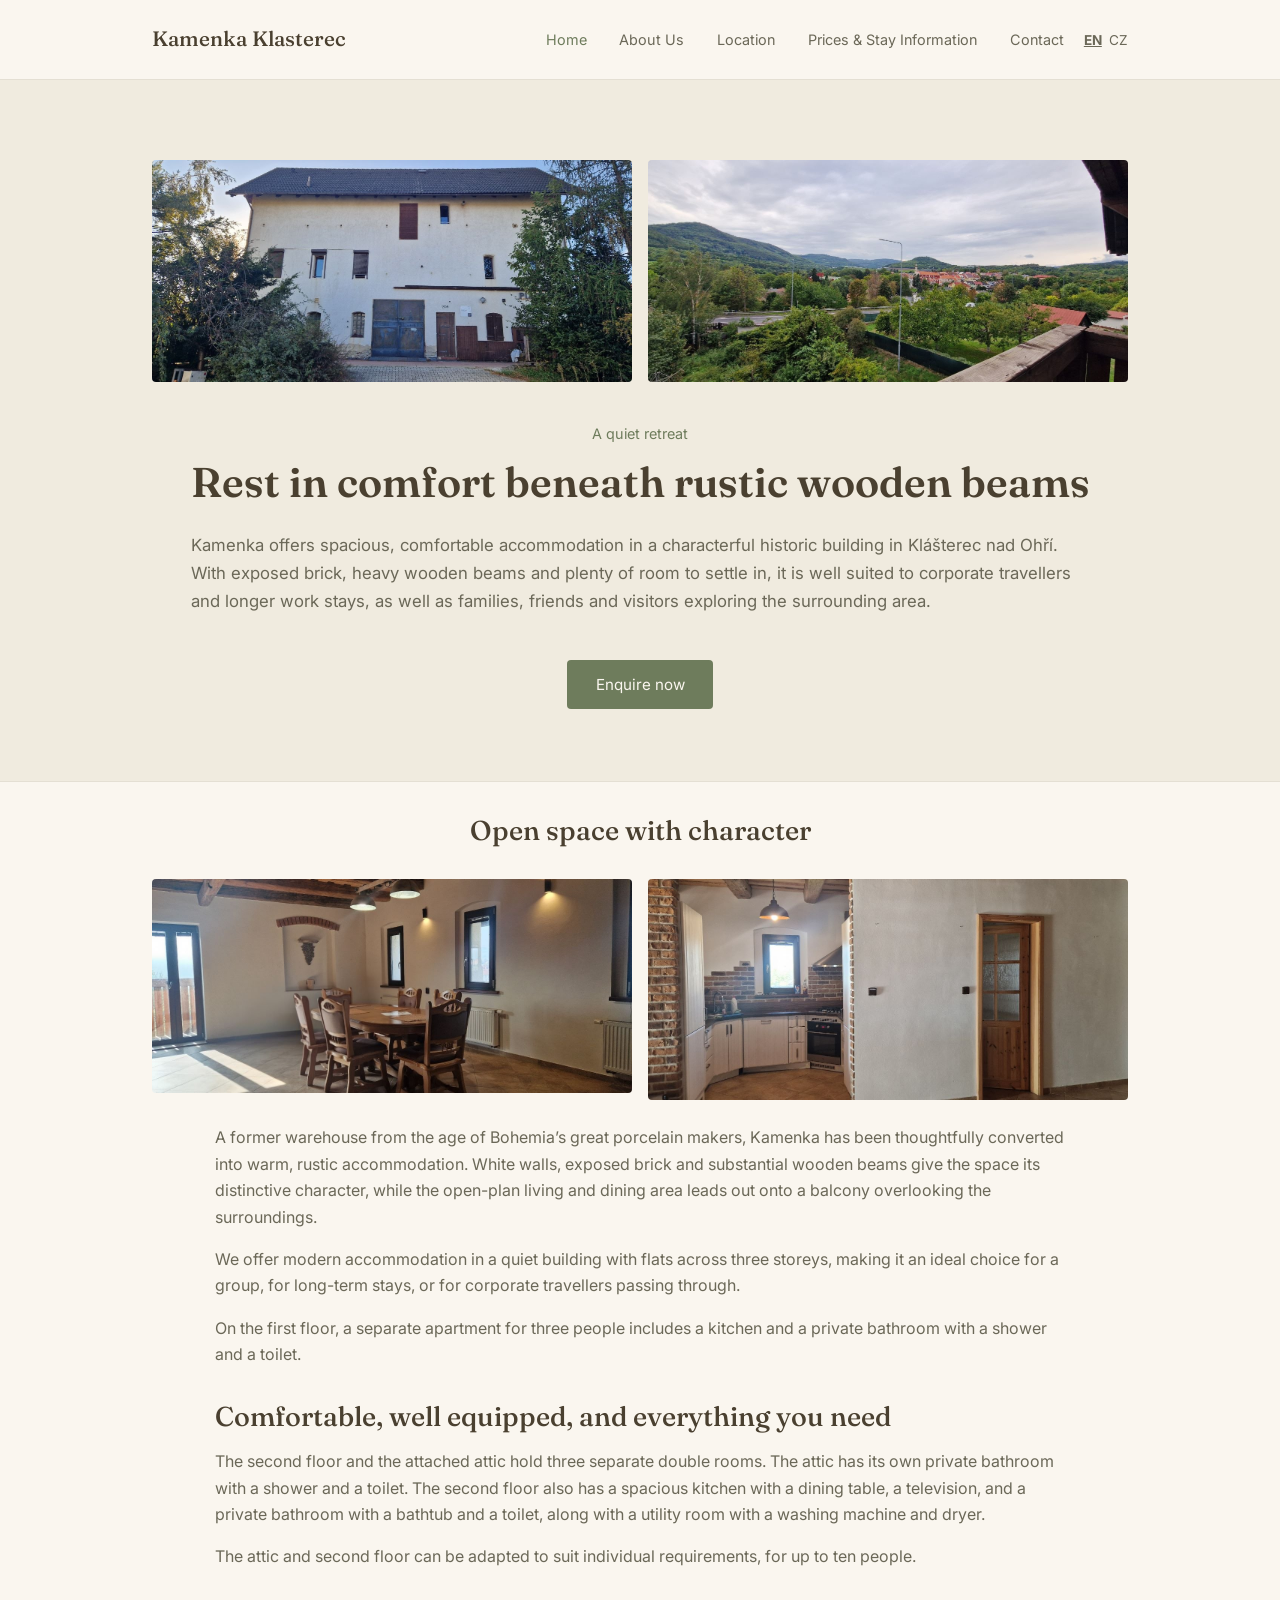
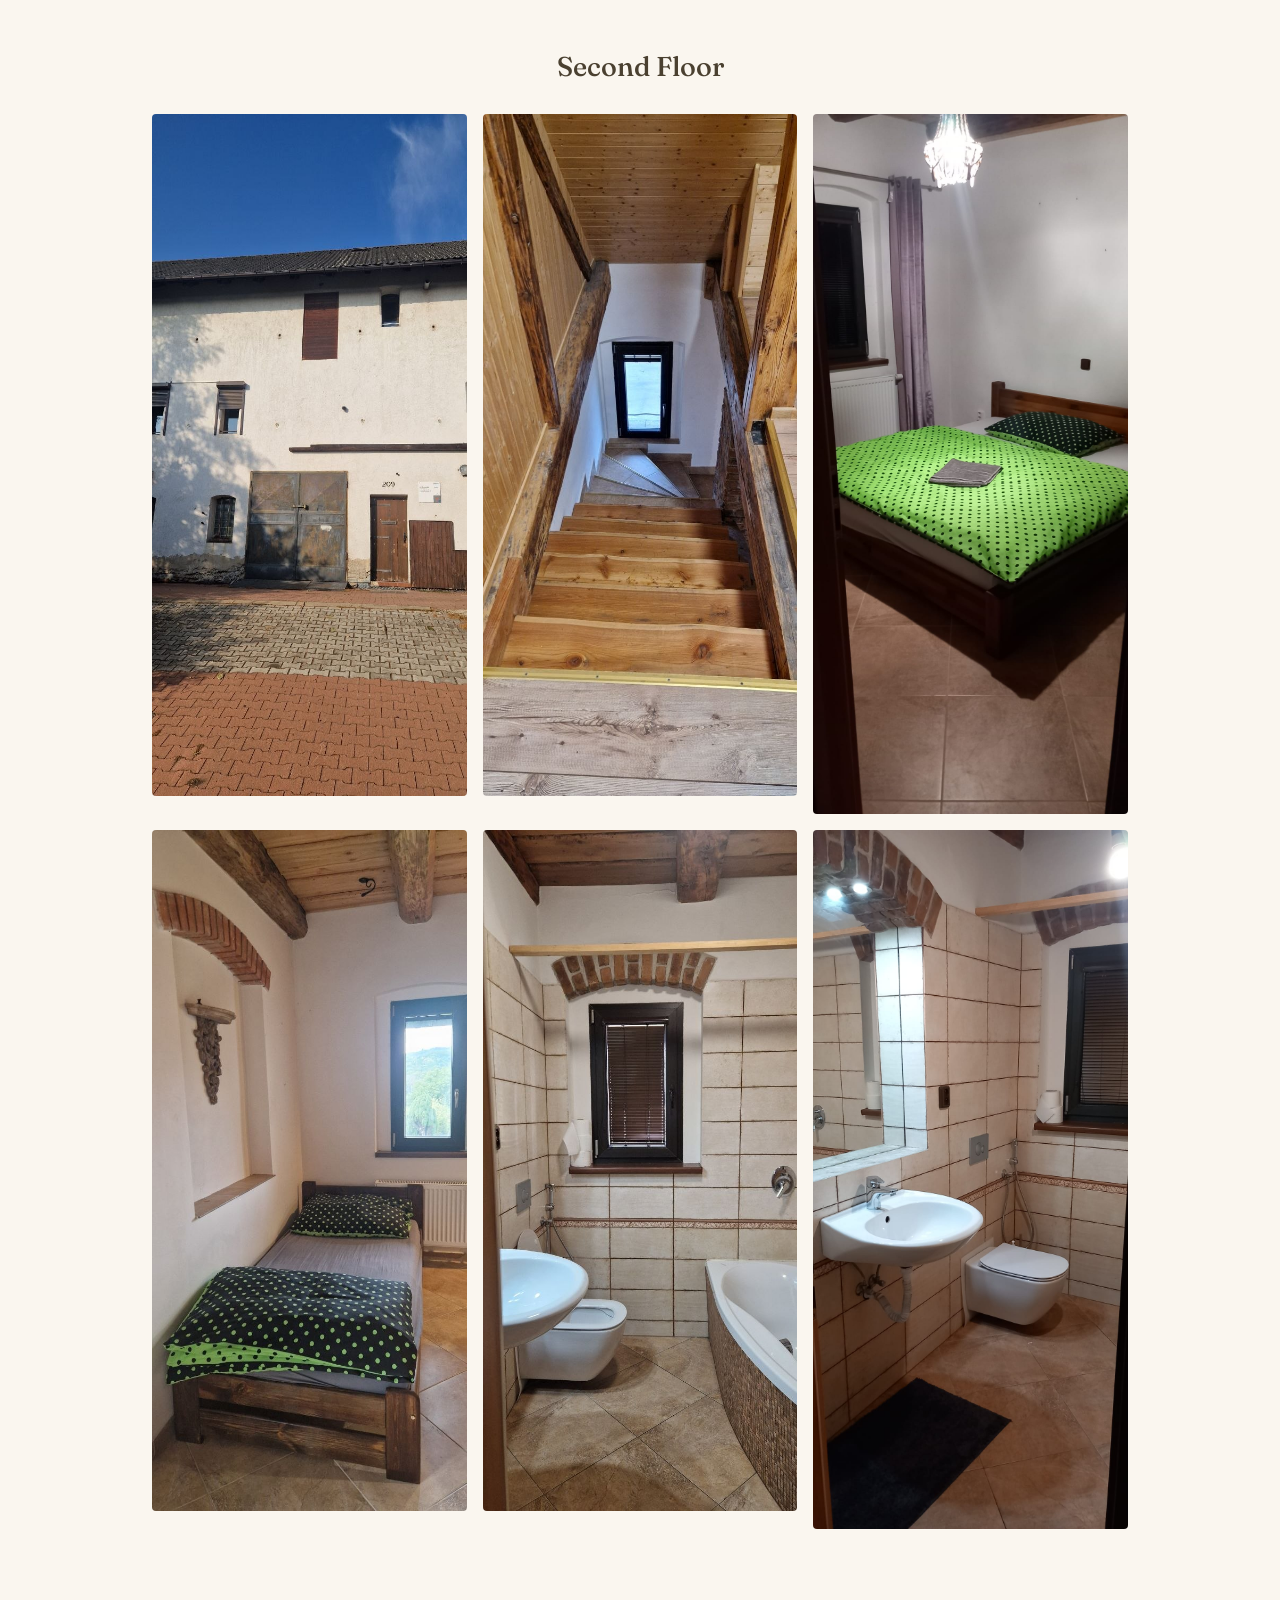
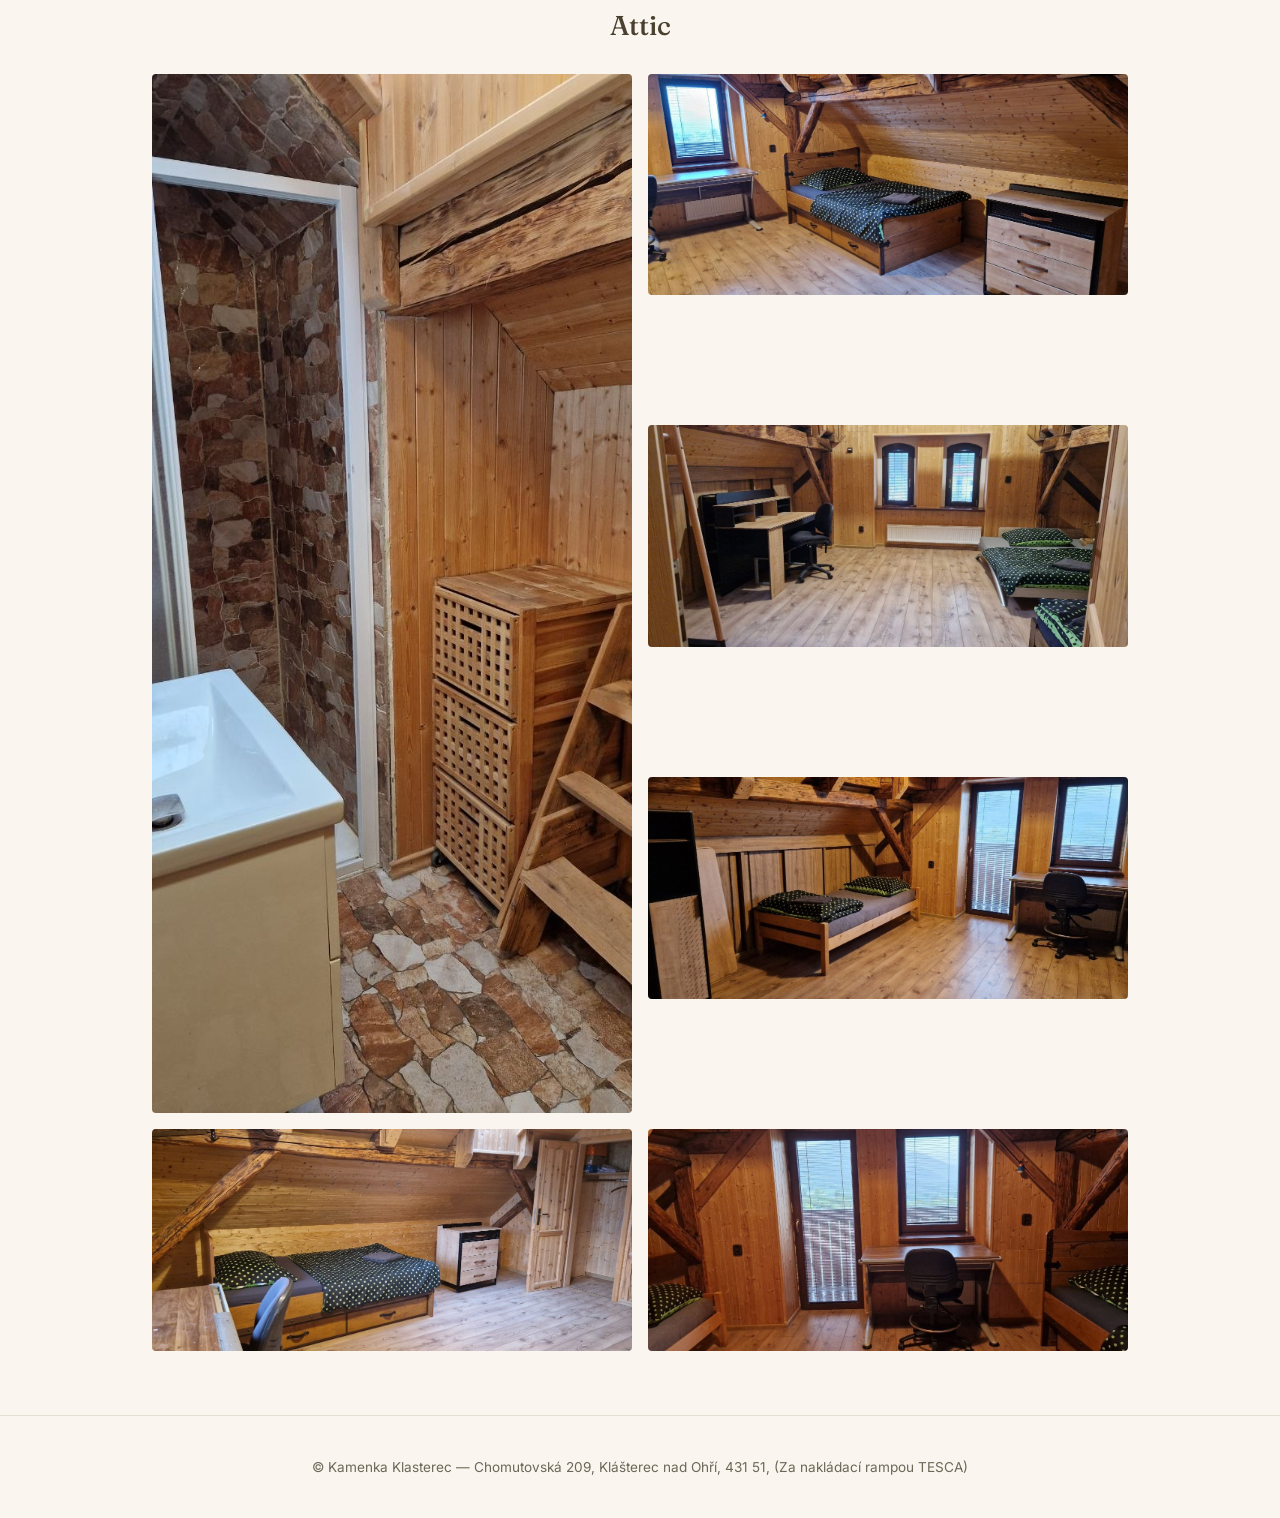
==== commit 1169cecb: "Add files via upload" ====
--- a/index.html
+++ b/index.html
@@ -20,7 +20,7 @@
 <a href="index.html" class="active" data-i18n="navHome">Home</a>
 <a href="about.html" data-i18n="navAbout">About Us</a>
 <a href="location.html" data-i18n="navLocation">Location</a>
-<a href="prices.html">Prices &amp; Stay Information</a>
+<a href="prices.html" data-en="Prices &amp; Stay Information" data-cz="Ceny a informace o pobytu">Prices &amp; Stay Information</a>
 <a href="contact.html" data-i18n="navContact">Contact</a>
 </nav></div></header>
 <section class="hero"><div class="wrap">
@@ -47,7 +47,7 @@
 <p style="margin-bottom:1rem;" data-i18n="homeComfort3">The second floor and the attached attic hold three separate double rooms. The attic has its own private bathroom with a shower and a toilet. The second floor also has a spacious kitchen with a dining table, a television, and a private bathroom with a bathtub and a toilet, along with a utility room with a washing machine and dryer.</p>
 <p style="margin-bottom:1rem;" data-i18n="homeComfort4">The attic and second floor can be adapted to suit individual requirements, for up to ten people.</p>
 </div></div></section>
-<section style="padding:1rem 0 4rem;"><div class="wrap"><h2 style="text-align:center;margin-bottom:2rem;" data-i18n="secondFloorTitle">Second Floor</h2>
+<section style="padding:1rem 0 4rem;"><div class="wrap"><h2 style="text-align:center;margin-bottom:2rem;" class="language-heading" data-alt-en="Second Floor" data-alt-cz="Druhé patro">Second Floor</h2>
 <div class="second-floor-photos">
 <img class="lightbox-trigger" src="photos/Main%20entrance.jpg" alt="Main entrance to the property" data-alt-en="Main entrance to the property" data-alt-cz="Hlavní vchod do ubytování">
 <img class="lightbox-trigger" src="photos/2nd%20fl%20staircase.jpg" alt="Second-floor staircase" data-alt-en="Second-floor staircase" data-alt-cz="Schodiště ve druhém patře">
@@ -56,7 +56,7 @@
 <img class="lightbox-trigger" src="photos/bathroom.jpg" alt="Bathroom" data-alt-en="Bathroom" data-alt-cz="Koupelna">
 <img class="lightbox-trigger" src="photos/vanity.jpg" alt="Bathroom vanity" data-alt-en="Bathroom vanity" data-alt-cz="Koupelnová skříňka s umyvadlem">
 </div></div></section>
-<section style="padding:1rem 0 4rem;"><div class="wrap"><h2 style="text-align:center;margin-bottom:2rem;" data-i18n="atticTitle">Attic</h2>
+<section style="padding:1rem 0 4rem;"><div class="wrap"><h2 style="text-align:center;margin-bottom:2rem;" class="language-heading" data-alt-en="Attic" data-alt-cz="Podkroví">Attic</h2>
 <div style="display:grid !important;grid-template-columns:repeat(2,minmax(0,1fr)) !important;gap:1rem;align-items:start;">
 <img class="lightbox-trigger" src="photos/Attic%20shower.jpg" alt="Attic shower" data-alt-en="Attic shower" data-alt-cz="Sprcha v podkroví" style="width:100%;height:auto;border-radius:4px;display:block;grid-row:span 3;">
 <img class="lightbox-trigger" src="photos/Attic%201st%20rm-%202nd%20single%20bed%20view%20of%20window.jpg" alt="Attic room with single bed and window view" data-alt-en="Attic room with single bed and window view" data-alt-cz="Podkrovní pokoj s jednolůžkem a výhledem z okna" style="width:100%;height:auto;border-radius:4px;display:block;">
@@ -66,7 +66,37 @@
 <img class="lightbox-trigger" src="photos/Attic-1st%20rm-%20balcony%20door%20and%20desk.jpg" alt="Attic room with balcony door and desk" data-alt-en="Attic room with balcony door and desk" data-alt-cz="Podkrovní pokoj s balkonovými dveřmi a stolem" style="width:100%;height:auto;border-radius:4px;display:block;grid-column:2;">
 </div></div></section>
 <footer class="site"><div class="wrap">&copy; Kamenka Klasterec — Chomutovská 209, Klášterec nad Ohří, 431 51, (Za nakládací rampou TESCA)</div></footer>
-<script src="language.js"></script><script src="language-headings.js"></script>
+<script src="language.js"></script>
+<script>
+(function () {
+  function updateSectionHeadings() {
+    var language = localStorage.getItem('kamenkaLanguage') === 'cz' ? 'cz' : 'en';
+    document.querySelectorAll('.language-heading').forEach(function (heading) {
+      heading.textContent = language === 'cz' ? heading.dataset.altCz : heading.dataset.altEn;
+    });
+  }
+  document.addEventListener('DOMContentLoaded', updateSectionHeadings);
+  document.addEventListener('click', function (event) {
+    if (event.target.closest('[data-language]')) updateSectionHeadings();
+  });
+})();
+</script>
 <div class="lightbox-overlay" id="lightbox"><button class="lightbox-close" id="lightbox-close">&times;</button><img src="" alt="" id="lightbox-img"></div>
 <script>(function(){var overlay=document.getElementById('lightbox'),img=document.getElementById('lightbox-img'),close=document.getElementById('lightbox-close');document.querySelectorAll('img.lightbox-trigger').forEach(function(el){el.addEventListener('click',function(){img.src=el.src;img.alt=el.alt;overlay.classList.add('active');});});close.addEventListener('click',function(e){e.stopPropagation();overlay.classList.remove('active');});overlay.addEventListener('click',function(){overlay.classList.remove('active');});img.addEventListener('click',function(e){e.stopPropagation();});document.addEventListener('keydown',function(e){if(e.key==='Escape')overlay.classList.remove('active');});})();</script>
+
+<script>
+(function(){
+  function updatePricesLink(){
+    var lang = 'en';
+    try { lang = localStorage.getItem('kamenkaLanguage') === 'cz' ? 'cz' : 'en'; } catch(e) {}
+    document.querySelectorAll('.main [data-en][data-cz]').forEach(function(el){
+      el.textContent = el.getAttribute(lang === 'cz' ? 'data-cz' : 'data-en');
+    });
+  }
+  document.addEventListener('DOMContentLoaded', updatePricesLink);
+  document.addEventListener('click', function(event){
+    if (event.target.closest('[data-language]')) window.setTimeout(updatePricesLink, 0);
+  });
+})();
+</script>
 </body></html>
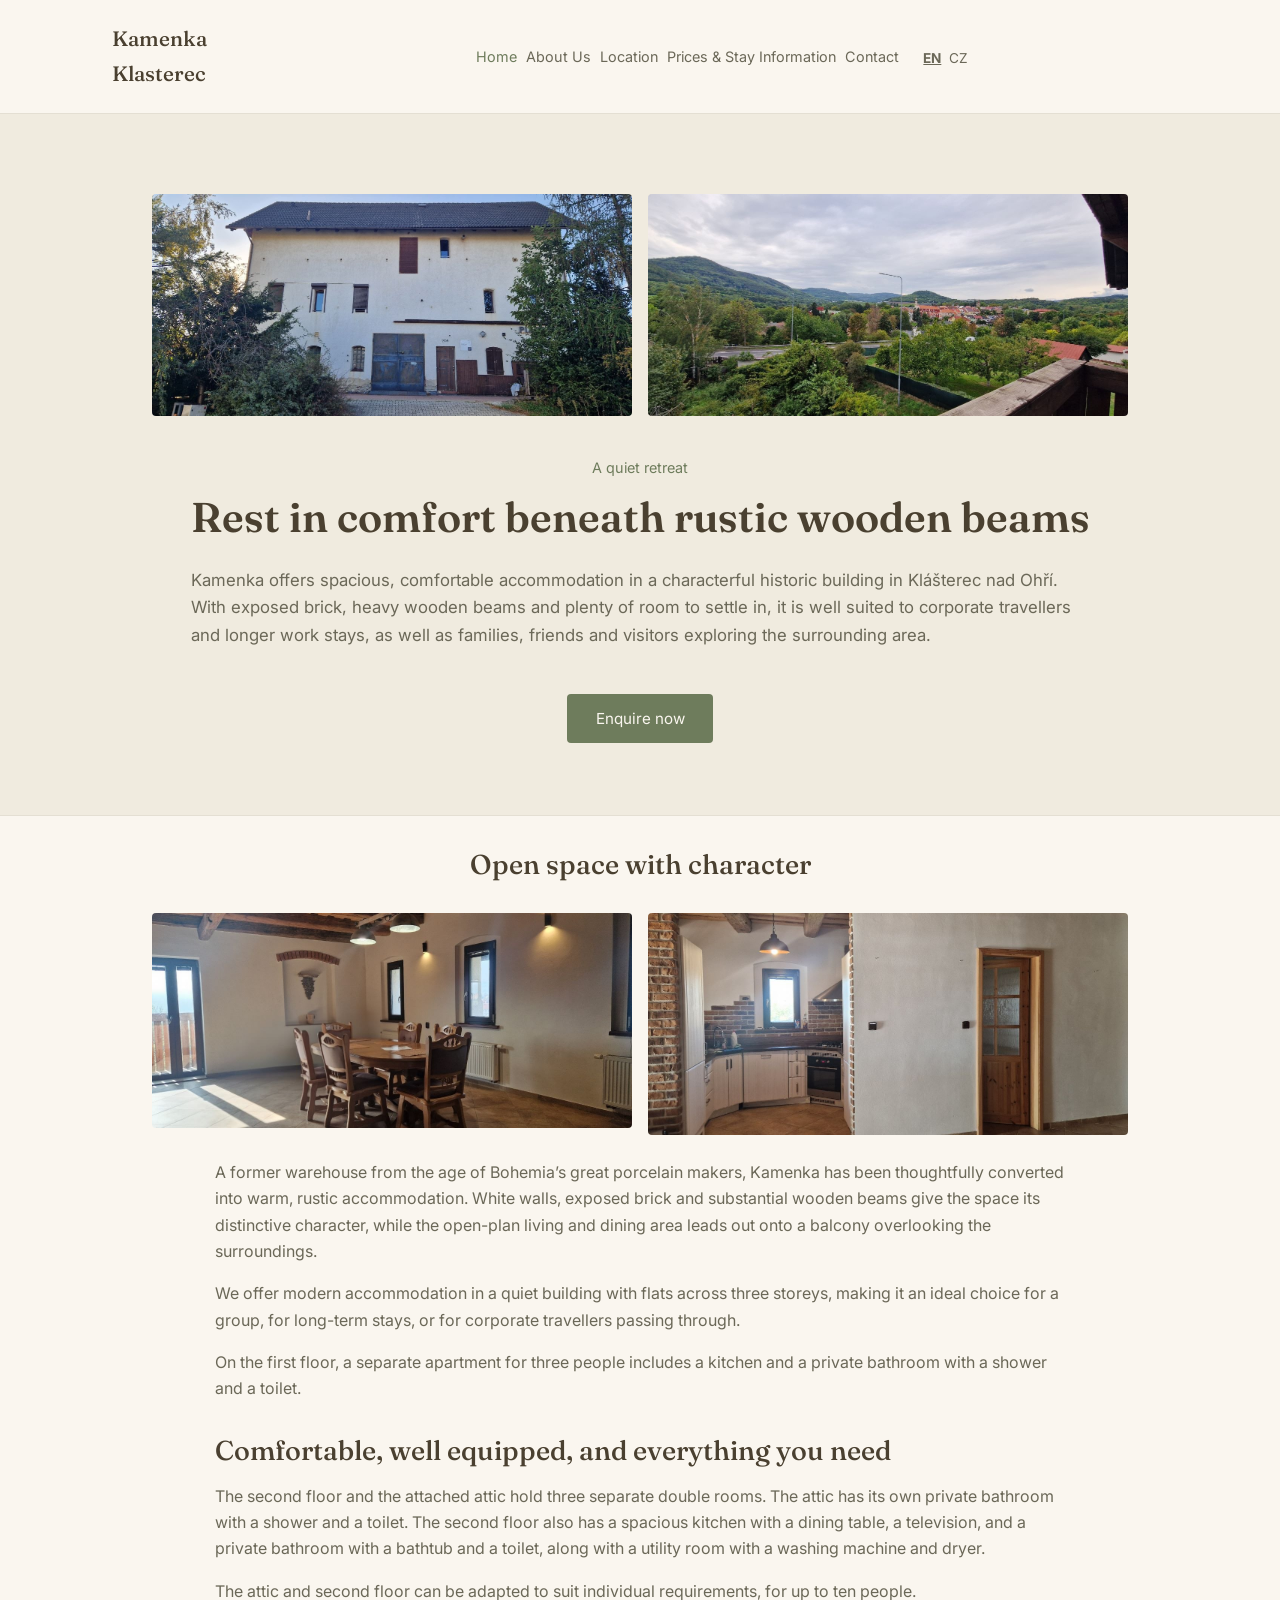
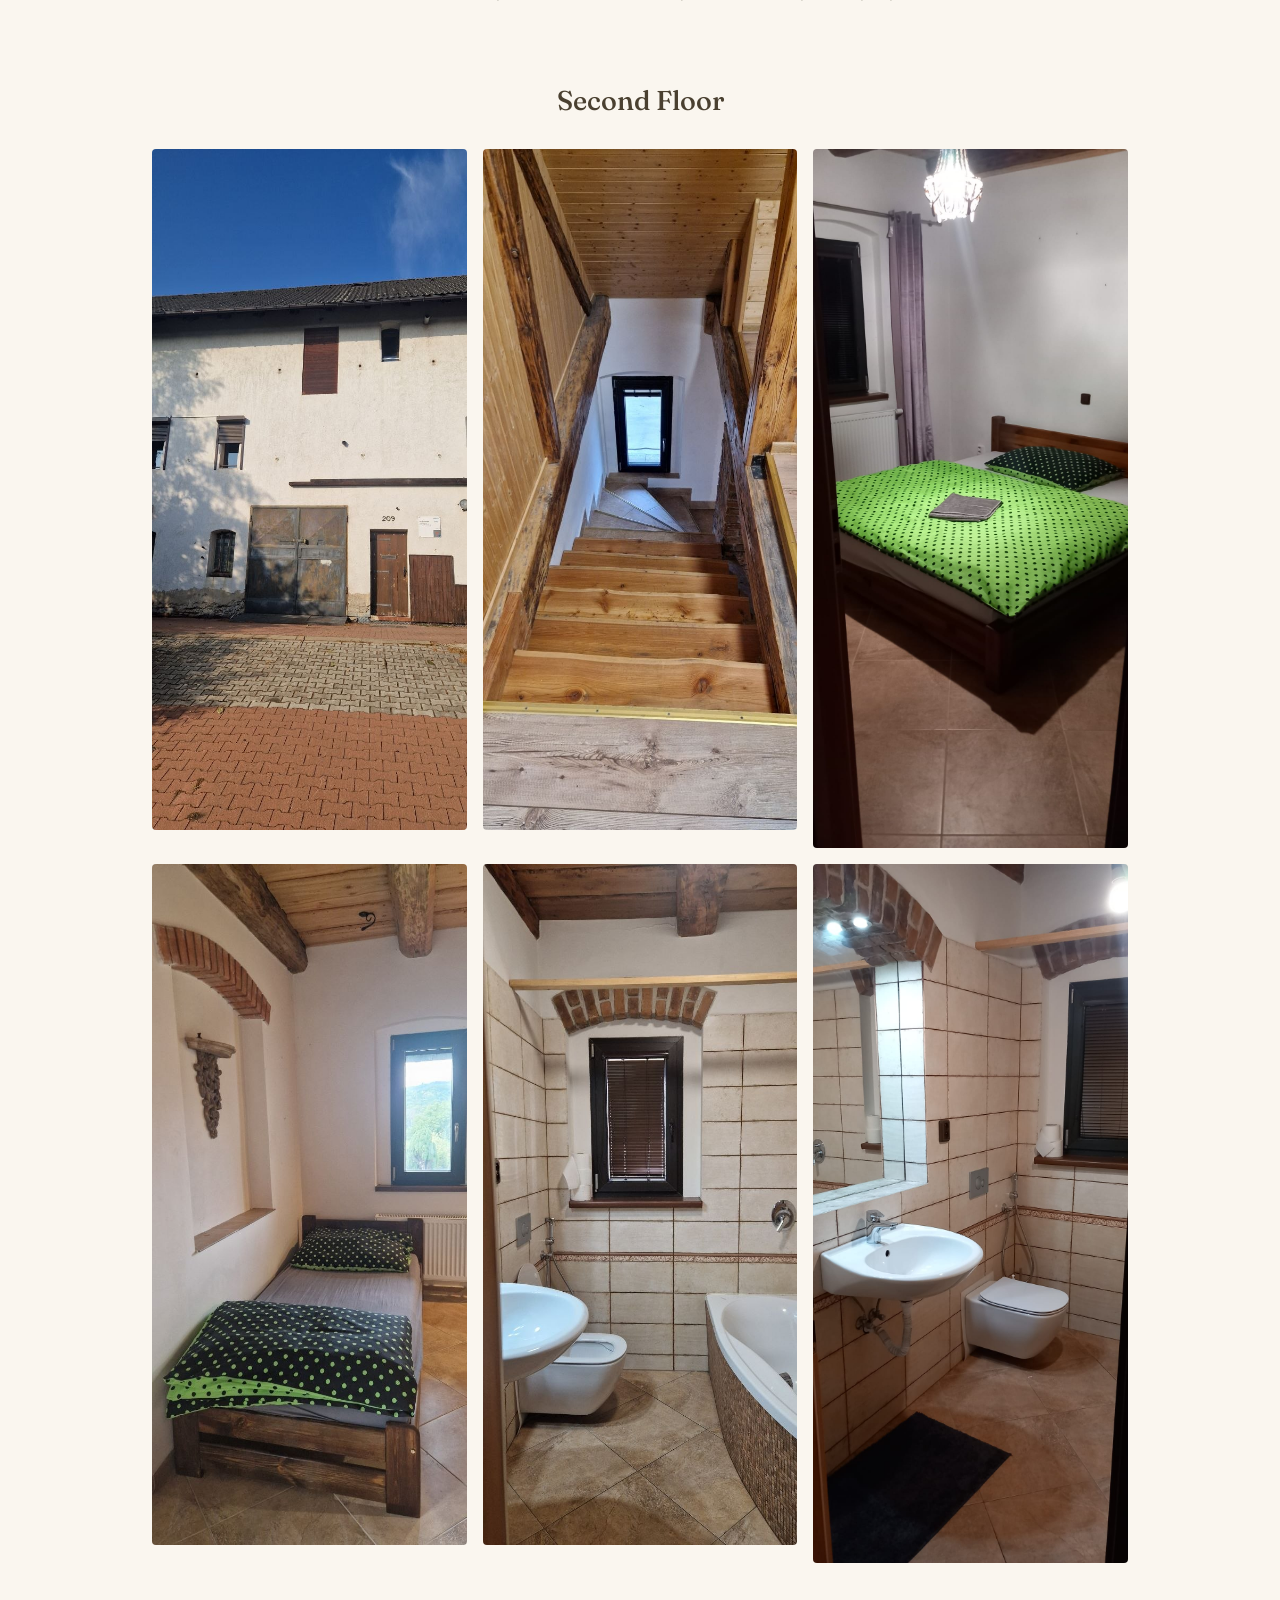
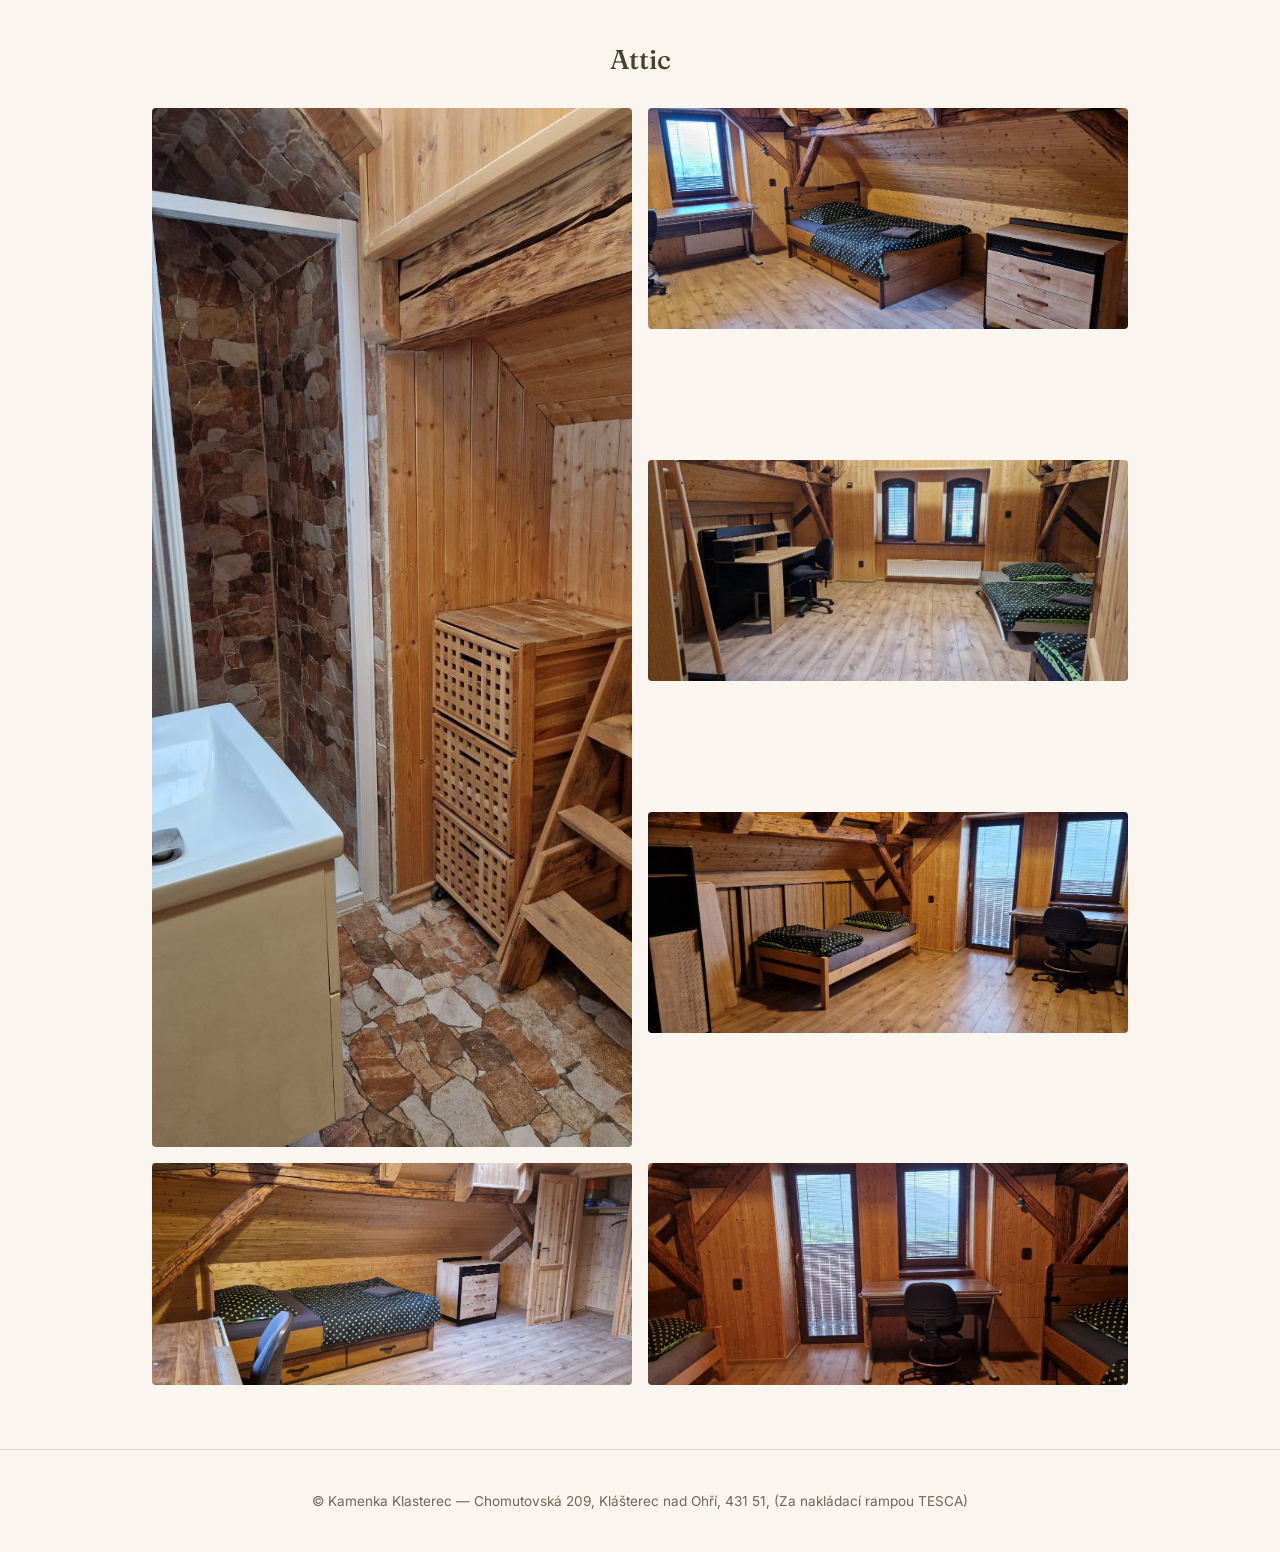
==== commit 5b8e5f12: "Add files via upload" ====
--- a/index.html
+++ b/index.html
@@ -12,6 +12,43 @@
 .second-floor-photos img { width:100%; height:auto; border-radius:4px; display:block; }
 @media (max-width:600px) { .home-room-photos { grid-template-columns:1fr; } .second-floor-photos { grid-template-columns:repeat(2,minmax(0,1fr)); } }
 </style>
+
+<style id="kamenka-navigation-spacing-fix">
+/* Keep navigation links evenly spaced on desktop and mobile. */
+header.site nav.main {
+  display: flex;
+  flex-wrap: wrap;
+  align-items: center;
+  justify-content: center;
+  gap: 0.55rem;
+  width: 100%;
+  box-sizing: border-box;
+}
+header.site nav.main > a {
+  margin: 0 !important;
+  flex: 0 0 auto;
+  white-space: nowrap;
+}
+/* The Contact page previously constrained its header to a narrow form width. */
+header.site > .wrap {
+  max-width: 1120px !important;
+  width: min(1120px, 92%);
+  box-sizing: border-box;
+}
+@media (max-width: 760px) {
+  header.site nav.main {
+    gap: 0.3rem;
+    row-gap: 0.35rem;
+  }
+  header.site nav.main > a {
+    padding-left: 0.55rem;
+    padding-right: 0.55rem;
+    margin: 0 !important;
+    font-size: 0.92rem;
+  }
+}
+</style>
+
 </head>
 <body data-page="home">
 <header class="site"><div class="wrap">
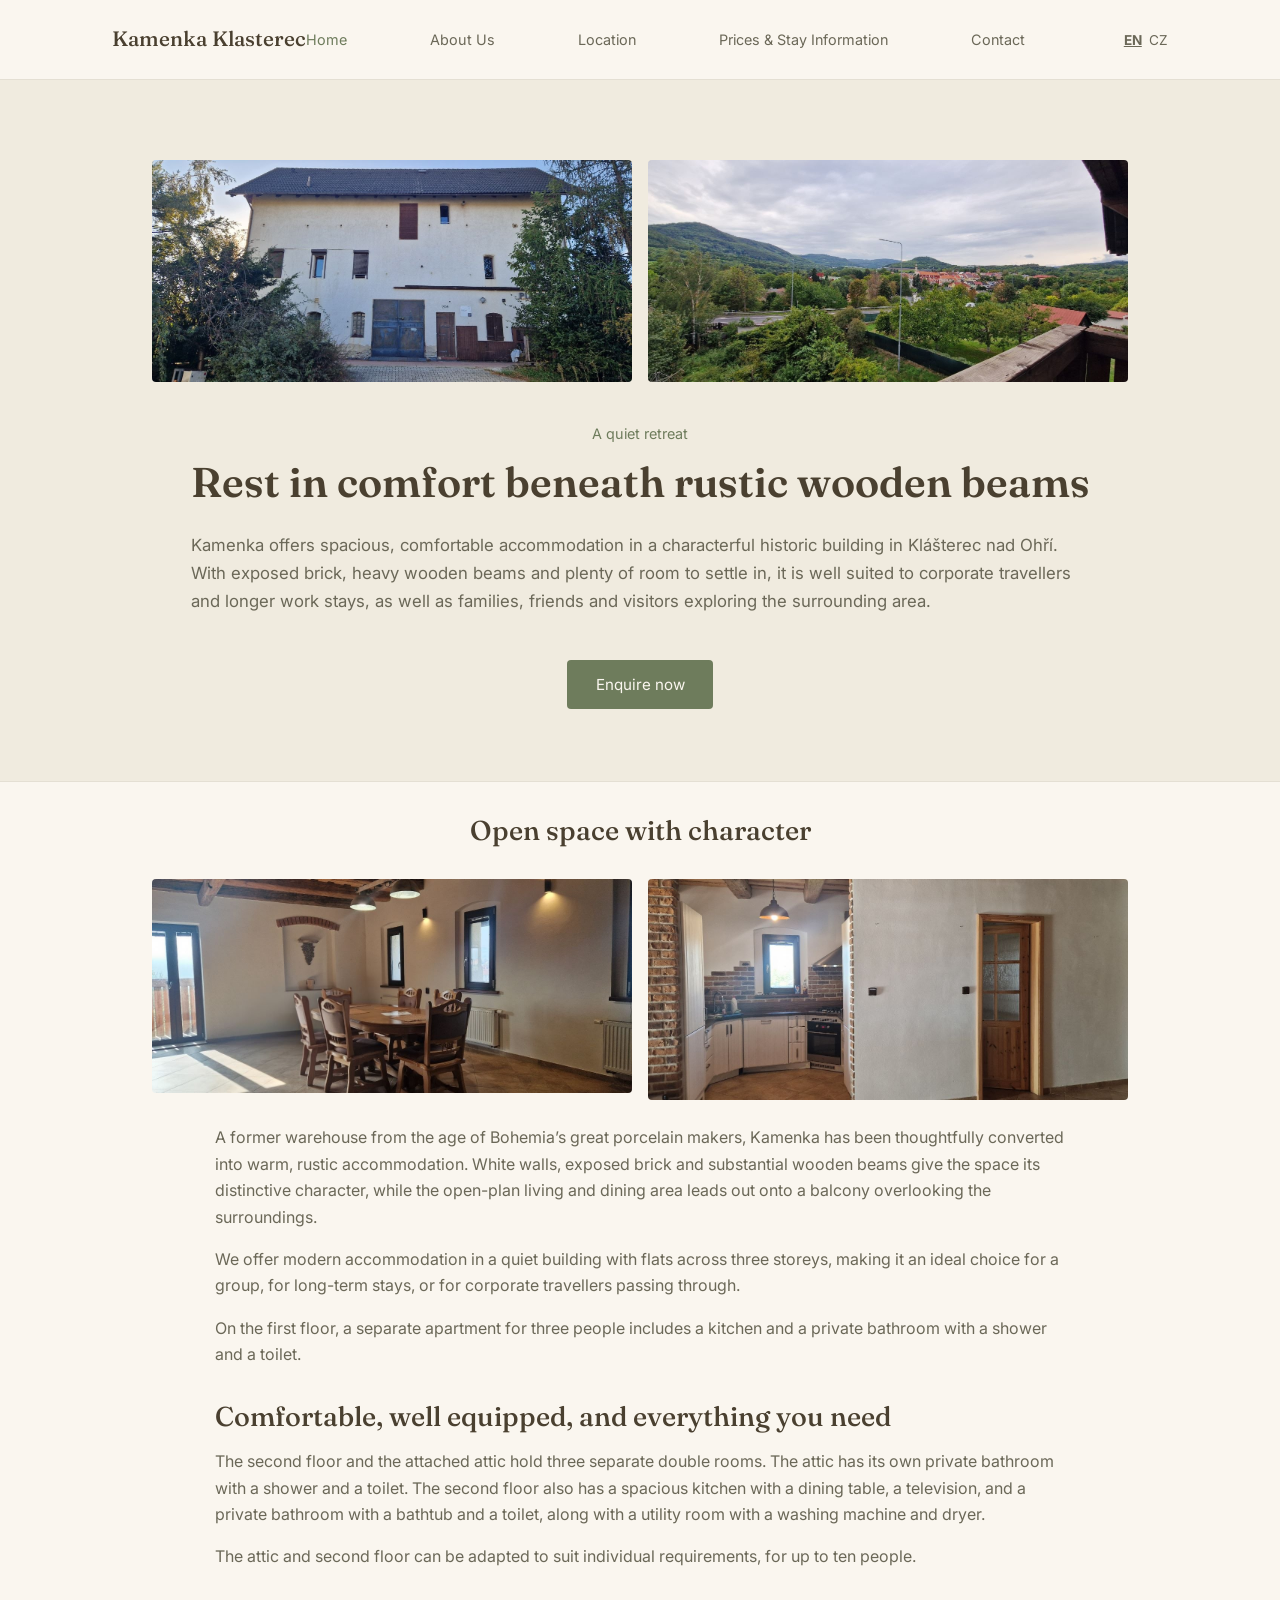
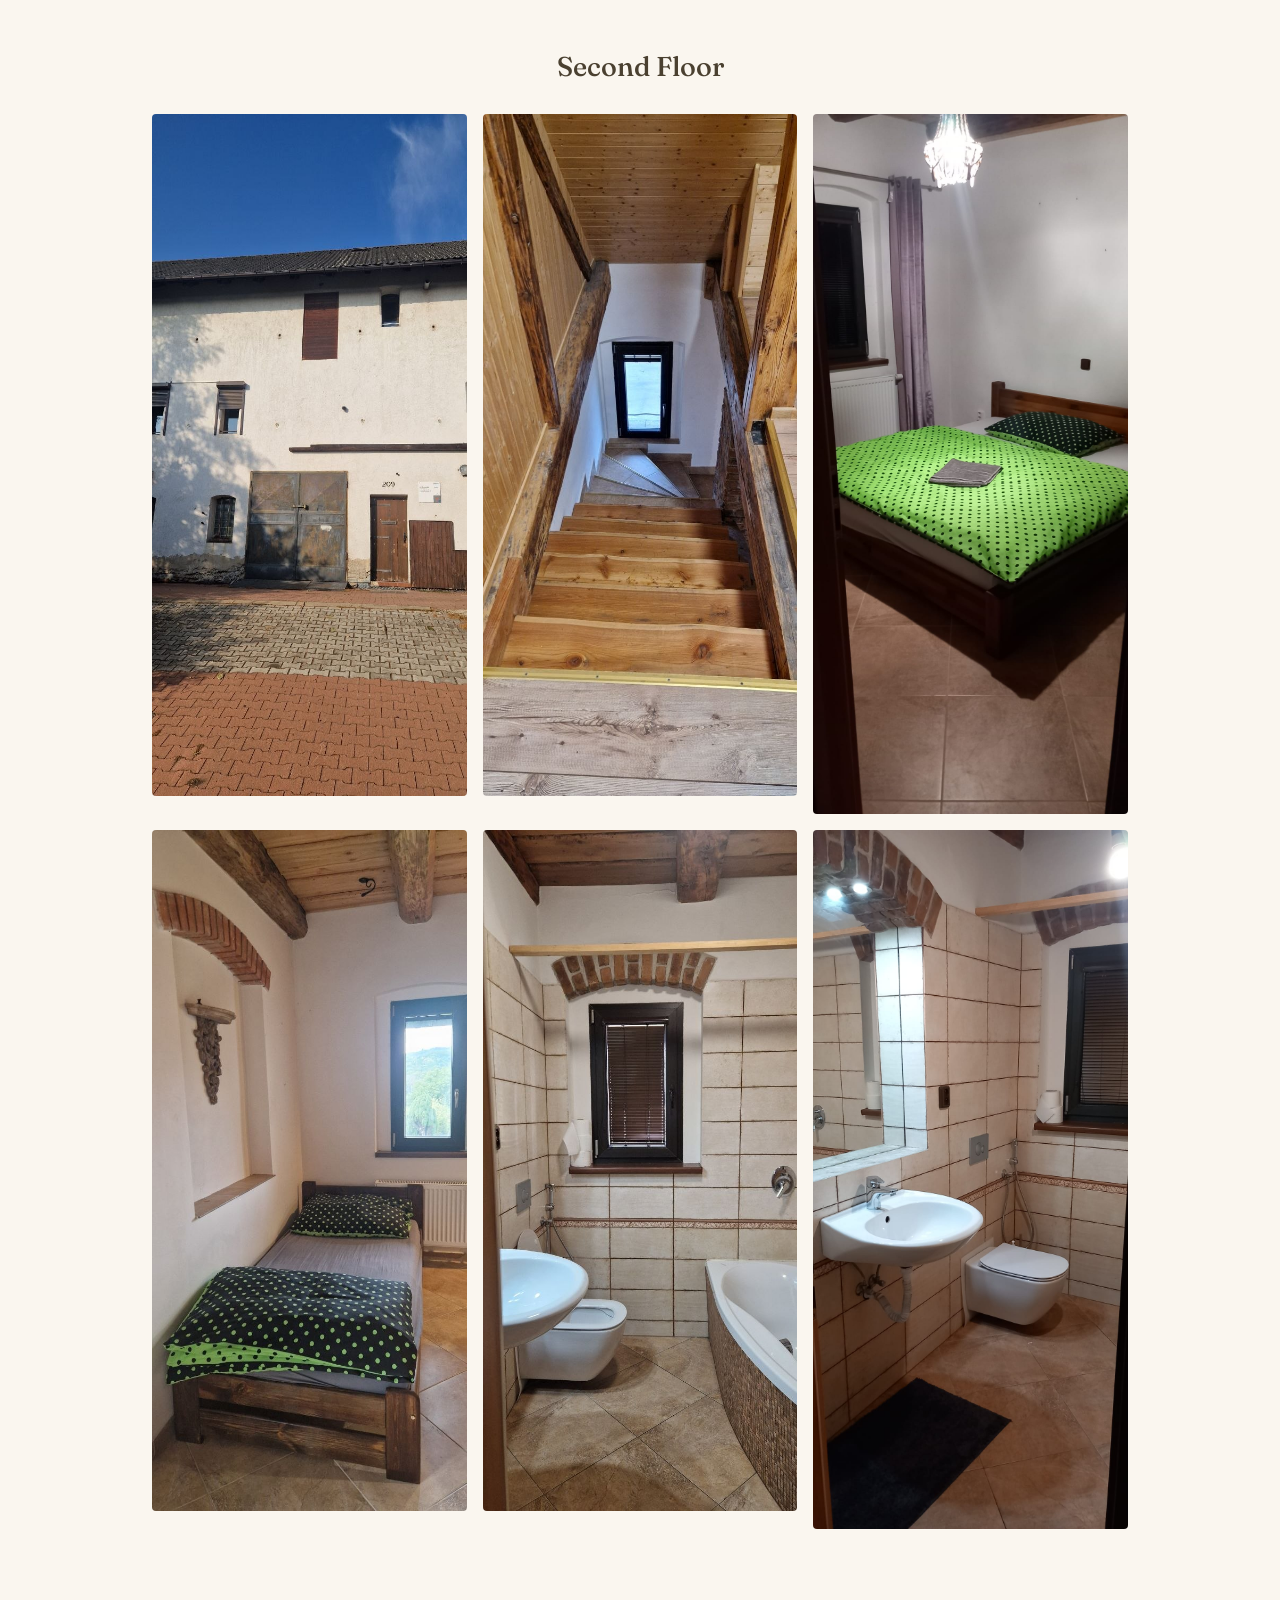
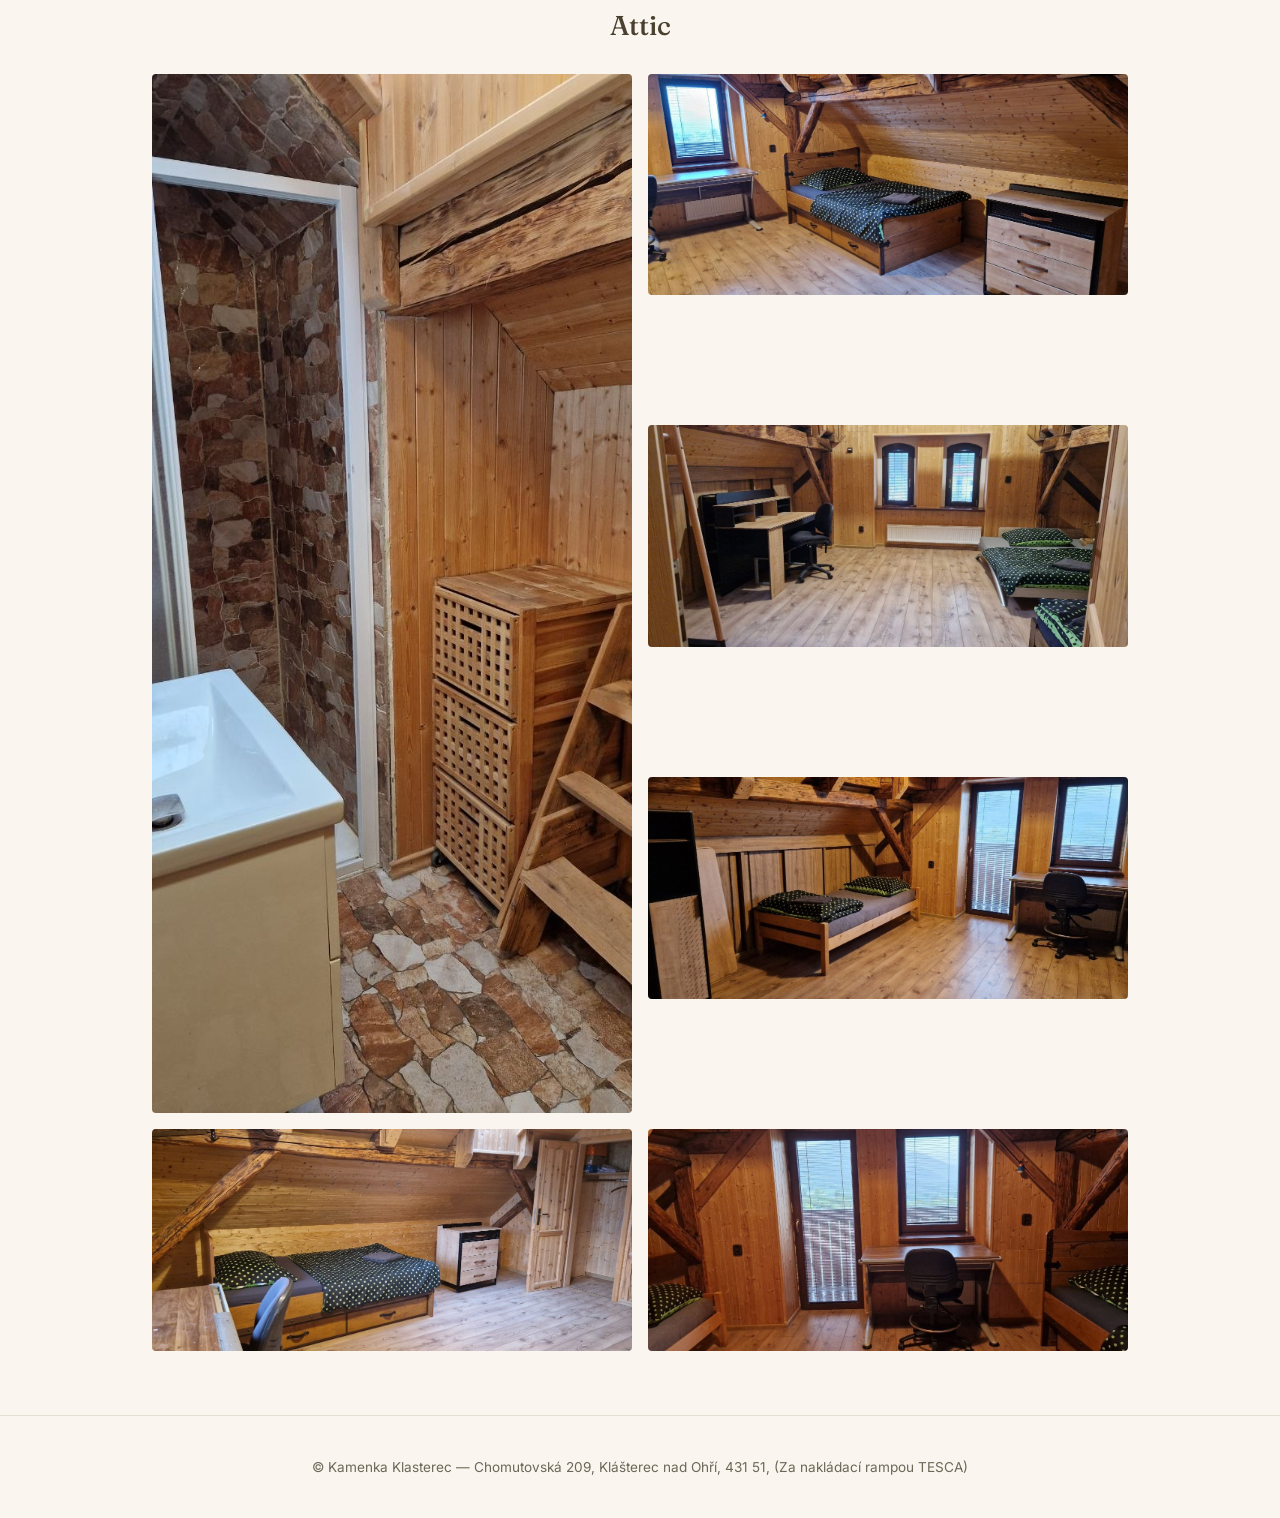
==== commit b5368c7e: "Add files via upload" ====
--- a/index.html
+++ b/index.html
@@ -14,13 +14,18 @@
 </style>
 
 <style id="kamenka-navigation-spacing-fix">
-/* Keep navigation links evenly spaced on desktop and mobile. */
+/* Keep the name on one line and let navigation use the available width. */
+header.site .logo {
+  display: inline-block;
+  white-space: nowrap;
+  max-width: 100%;
+}
 header.site nav.main {
   display: flex;
   flex-wrap: wrap;
   align-items: center;
-  justify-content: center;
-  gap: 0.55rem;
+  justify-content: space-between;
+  gap: 0.45rem 0.65rem;
   width: 100%;
   box-sizing: border-box;
 }
@@ -29,22 +34,25 @@
   flex: 0 0 auto;
   white-space: nowrap;
 }
-/* The Contact page previously constrained its header to a narrow form width. */
 header.site > .wrap {
   max-width: 1120px !important;
-  width: min(1120px, 92%);
+  width: min(1120px, 96%);
   box-sizing: border-box;
 }
 @media (max-width: 760px) {
+  header.site > .wrap {
+    width: 96%;
+  }
   header.site nav.main {
-    gap: 0.3rem;
-    row-gap: 0.35rem;
+    justify-content: space-between;
+    gap: 0.4rem 0.35rem;
+    row-gap: 0.5rem;
   }
   header.site nav.main > a {
-    padding-left: 0.55rem;
-    padding-right: 0.55rem;
+    padding-left: 0.35rem;
+    padding-right: 0.35rem;
     margin: 0 !important;
-    font-size: 0.92rem;
+    font-size: 0.9rem;
   }
 }
 </style>
@@ -119,21 +127,39 @@
 })();
 </script>
 <div class="lightbox-overlay" id="lightbox"><button class="lightbox-close" id="lightbox-close">&times;</button><img src="" alt="" id="lightbox-img"></div>
-<script>(function(){var overlay=document.getElementById('lightbox'),img=document.getElementById('lightbox-img'),close=document.getElementById('lightbox-close');document.querySelectorAll('img.lightbox-trigger').forEach(function(el){el.addEventListener('click',function(){img.src=el.src;img.alt=el.alt;overlay.classList.add('active');});});close.addEventListener('click',function(e){e.stopPropagation();overlay.classList.remove('active');});overlay.addEventListener('click',function(){overlay.classList.remove('active');});img.addEventListener('click',function(e){e.stopPropagation();});document.addEventListener('keydown',function(e){if(e.key==='Escape')overlay.classList.remove('active');});})();</script>
-
-<script>
-(function(){
-  function updatePricesLink(){
-    var lang = 'en';
-    try { lang = localStorage.getItem('kamenkaLanguage') === 'cz' ? 'cz' : 'en'; } catch(e) {}
-    document.querySelectorAll('.main [data-en][data-cz]').forEach(function(el){
-      el.textContent = el.getAttribute(lang === 'cz' ? 'data-cz' : 'data-en');
+<script id="kamenka-prices-link-language-fix">
+(function () {
+  function getLanguage() {
+    try {
+      if (localStorage.getItem('kamenkaLanguage') === 'cz') return 'cz';
+    } catch (e) {}
+    return document.documentElement.lang && document.documentElement.lang.toLowerCase().startsWith('cs') ? 'cz' : 'en';
+  }
+  function translatePricesLink() {
+    var language = getLanguage();
+    document.querySelectorAll('nav.main a[href$="prices.html"]').forEach(function (link) {
+      var label = language === 'cz' ? 'Ceny a informace o pobytu' : 'Prices & Stay Information';
+      if (link.textContent !== label) link.textContent = label;
     });
   }
-  document.addEventListener('DOMContentLoaded', updatePricesLink);
-  document.addEventListener('click', function(event){
-    if (event.target.closest('[data-language]')) window.setTimeout(updatePricesLink, 0);
-  });
+  function scheduleTranslation() {
+    translatePricesLink();
+    window.setTimeout(translatePricesLink, 50);
+    window.setTimeout(translatePricesLink, 250);
+  }
+  if (document.readyState === 'loading') {
+    document.addEventListener('DOMContentLoaded', scheduleTranslation);
+  } else {
+    scheduleTranslation();
+  }
+  document.addEventListener('click', function (event) {
+    if (event.target.closest('[data-language]')) scheduleTranslation();
+  }, true);
+  window.addEventListener('storage', scheduleTranslation);
+  var nav = document.querySelector('nav.main');
+  if (nav && window.MutationObserver) {
+    new MutationObserver(function () { translatePricesLink(); }).observe(nav, { childList: true, subtree: true, characterData: true });
+  }
 })();
 </script>
 </body></html>
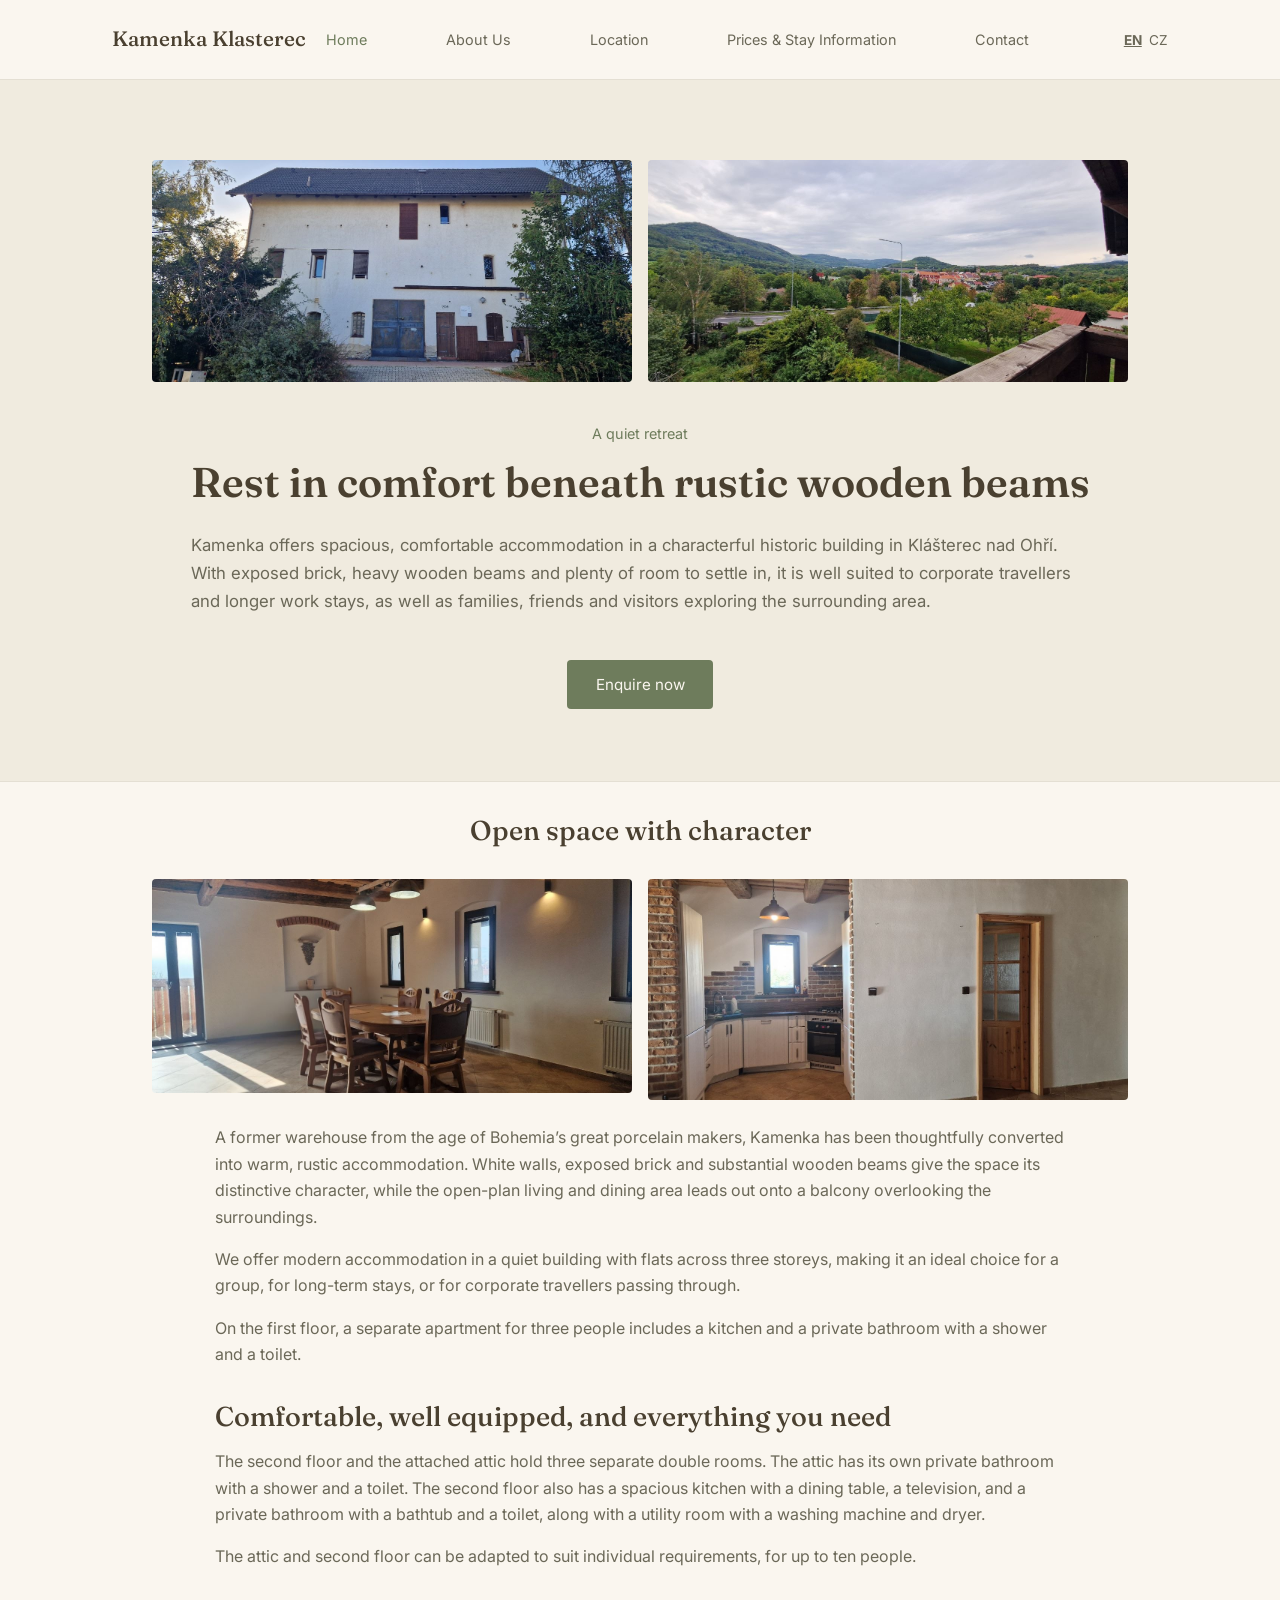
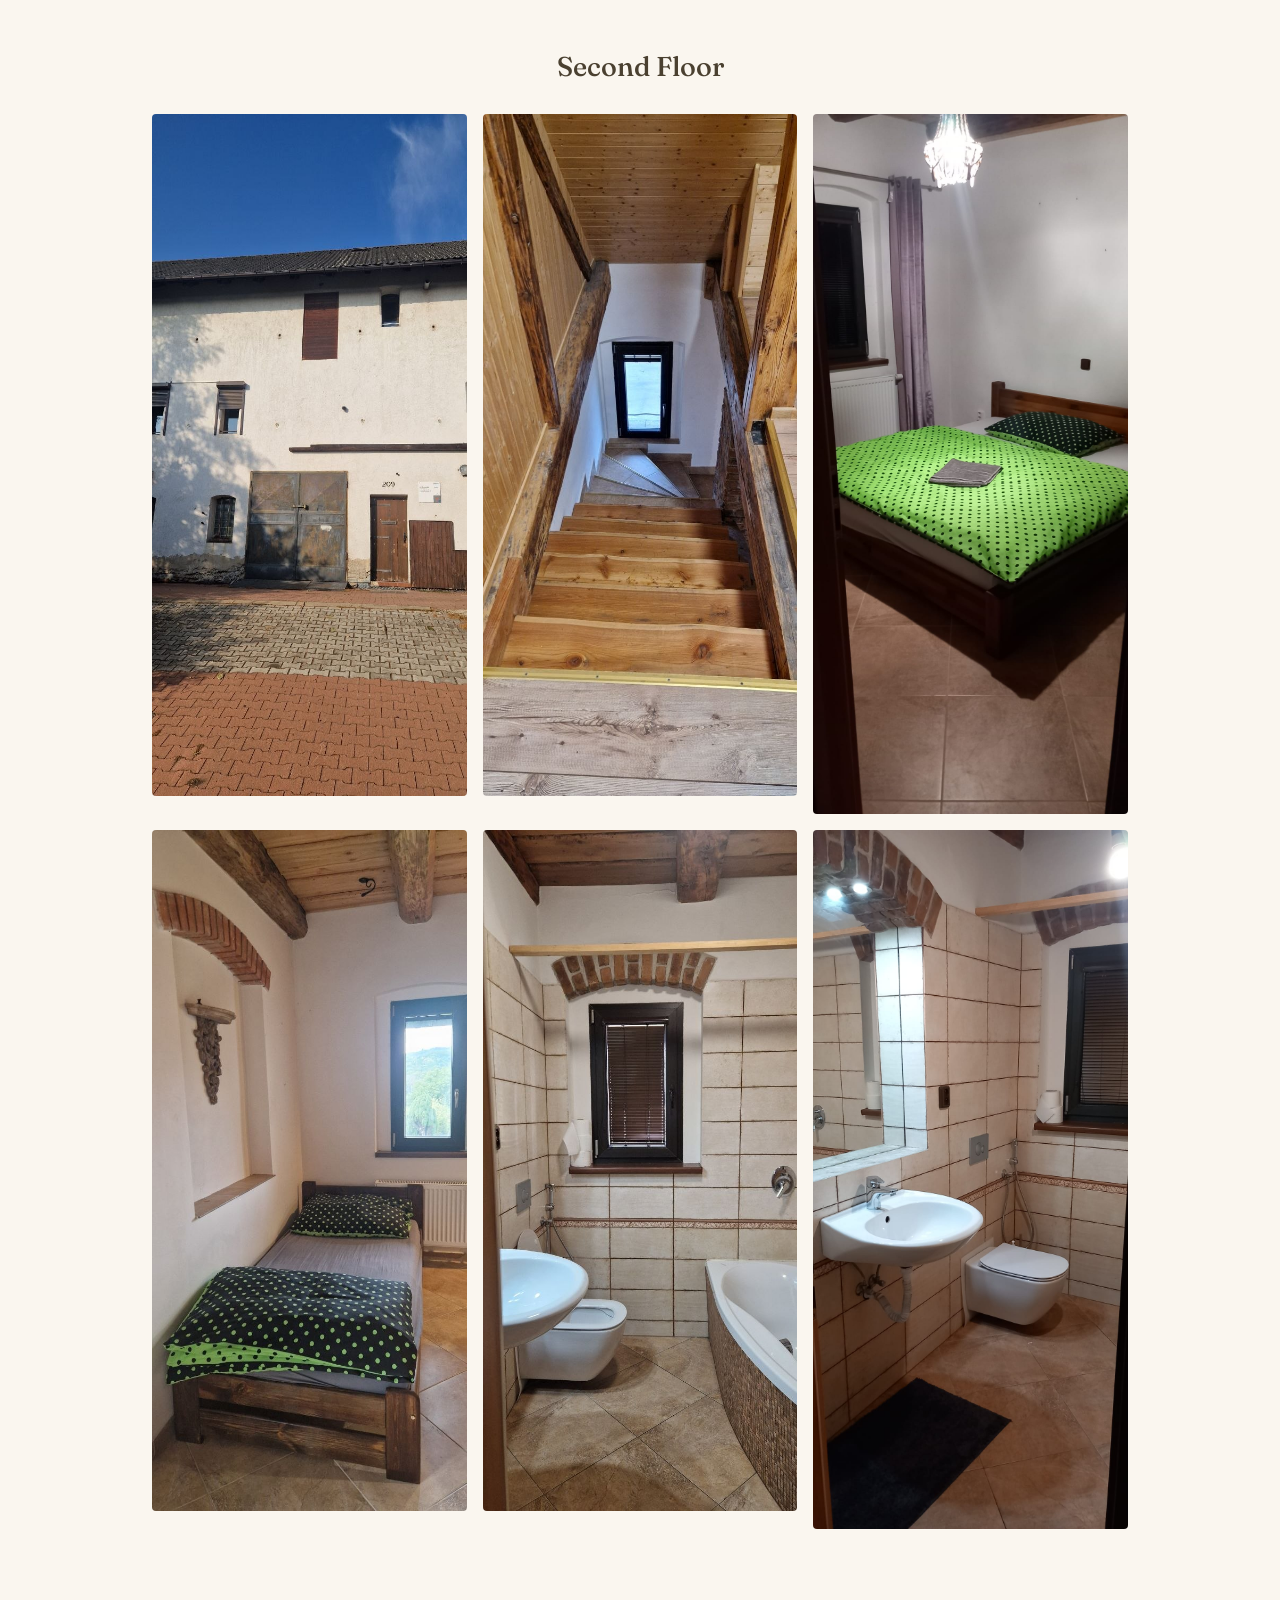
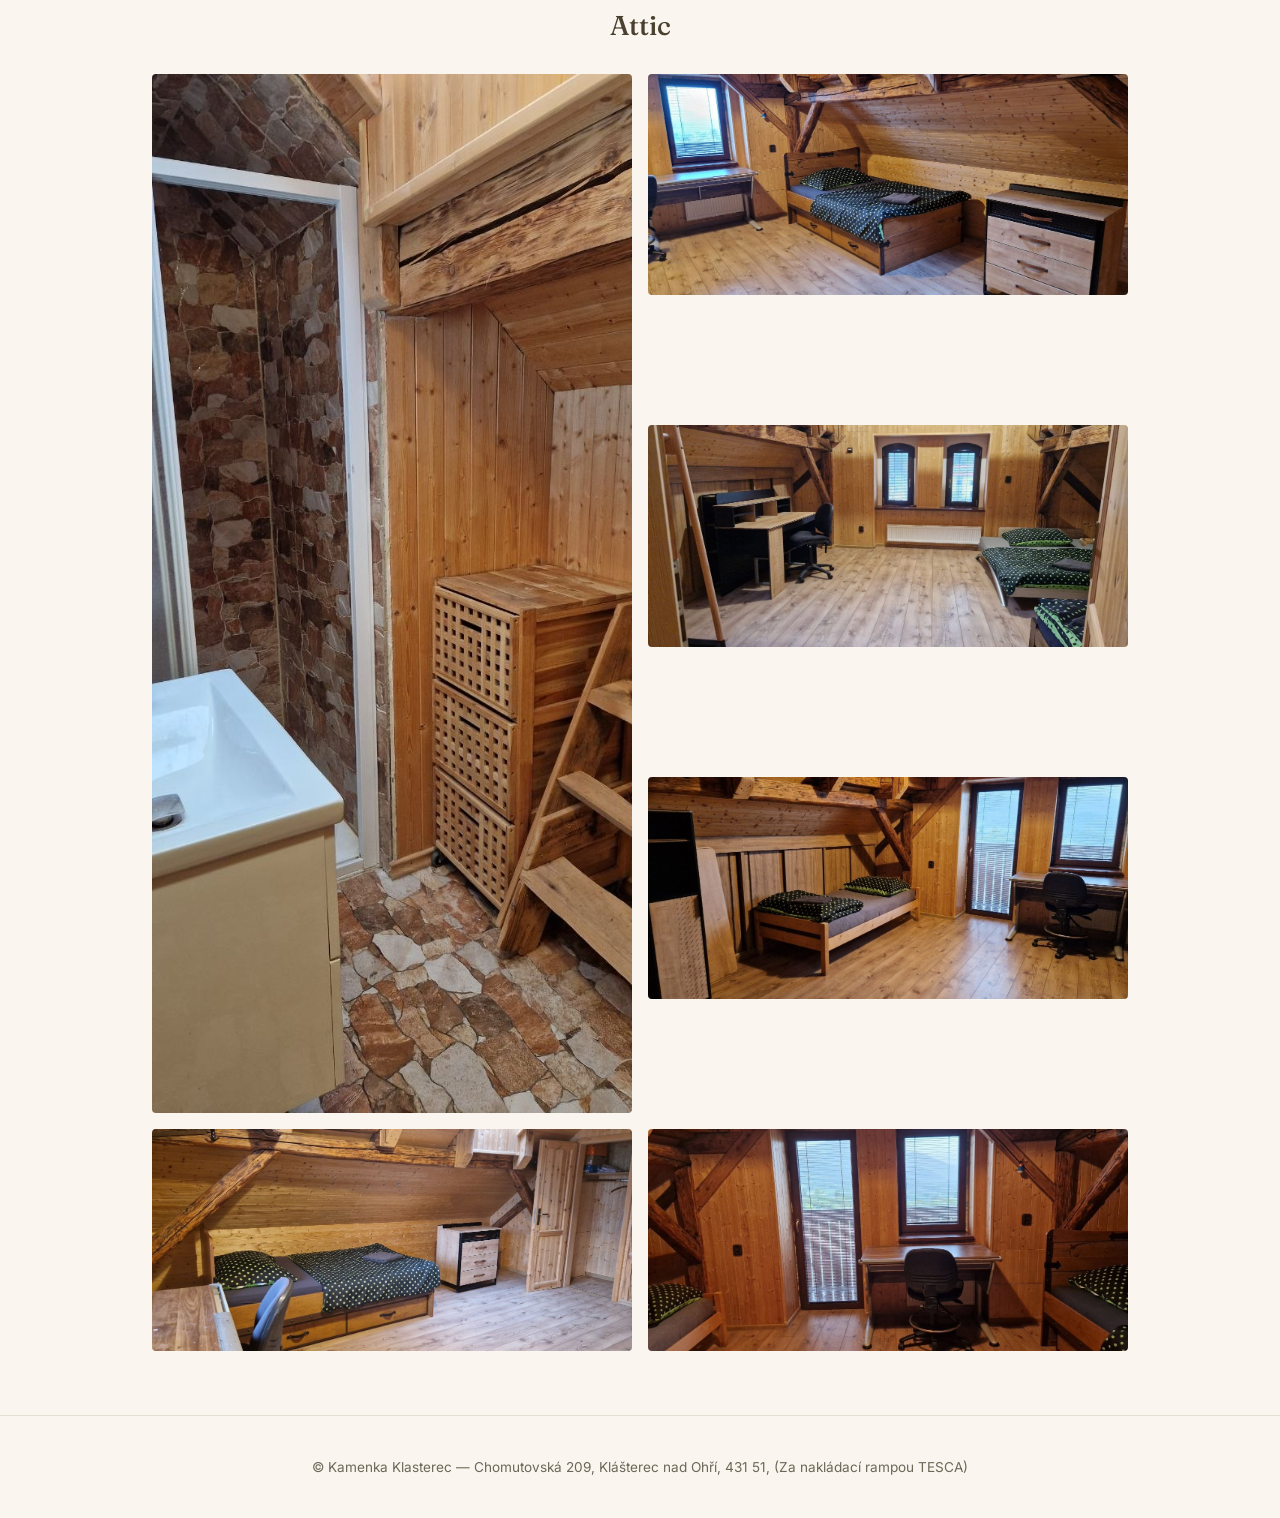
==== commit 2b87bffa: "Add files via upload" ====
--- a/index.html
+++ b/index.html
@@ -11,6 +11,10 @@
 .second-floor-photos { display:grid; grid-template-columns:repeat(3,minmax(0,1fr)); gap:1rem; align-items:start; }
 .second-floor-photos img { width:100%; height:auto; border-radius:4px; display:block; }
 @media (max-width:600px) { .home-room-photos { grid-template-columns:1fr; } .second-floor-photos { grid-template-columns:repeat(2,minmax(0,1fr)); } }
+</style>
+<style id="kamenka-logo-nav-gap-fix">
+header.site .logo { margin-right: 1.25rem; }
+@media (max-width: 760px) { header.site .logo { margin-right: 0.75rem; } }
 </style>
 
 <style id="kamenka-navigation-spacing-fix">
@@ -55,6 +59,10 @@
     font-size: 0.9rem;
   }
 }
+</style>
+<style id="kamenka-logo-nav-gap-fix">
+header.site .logo { margin-right: 1.25rem; }
+@media (max-width: 760px) { header.site .logo { margin-right: 0.75rem; } }
 </style>
 
 </head>
